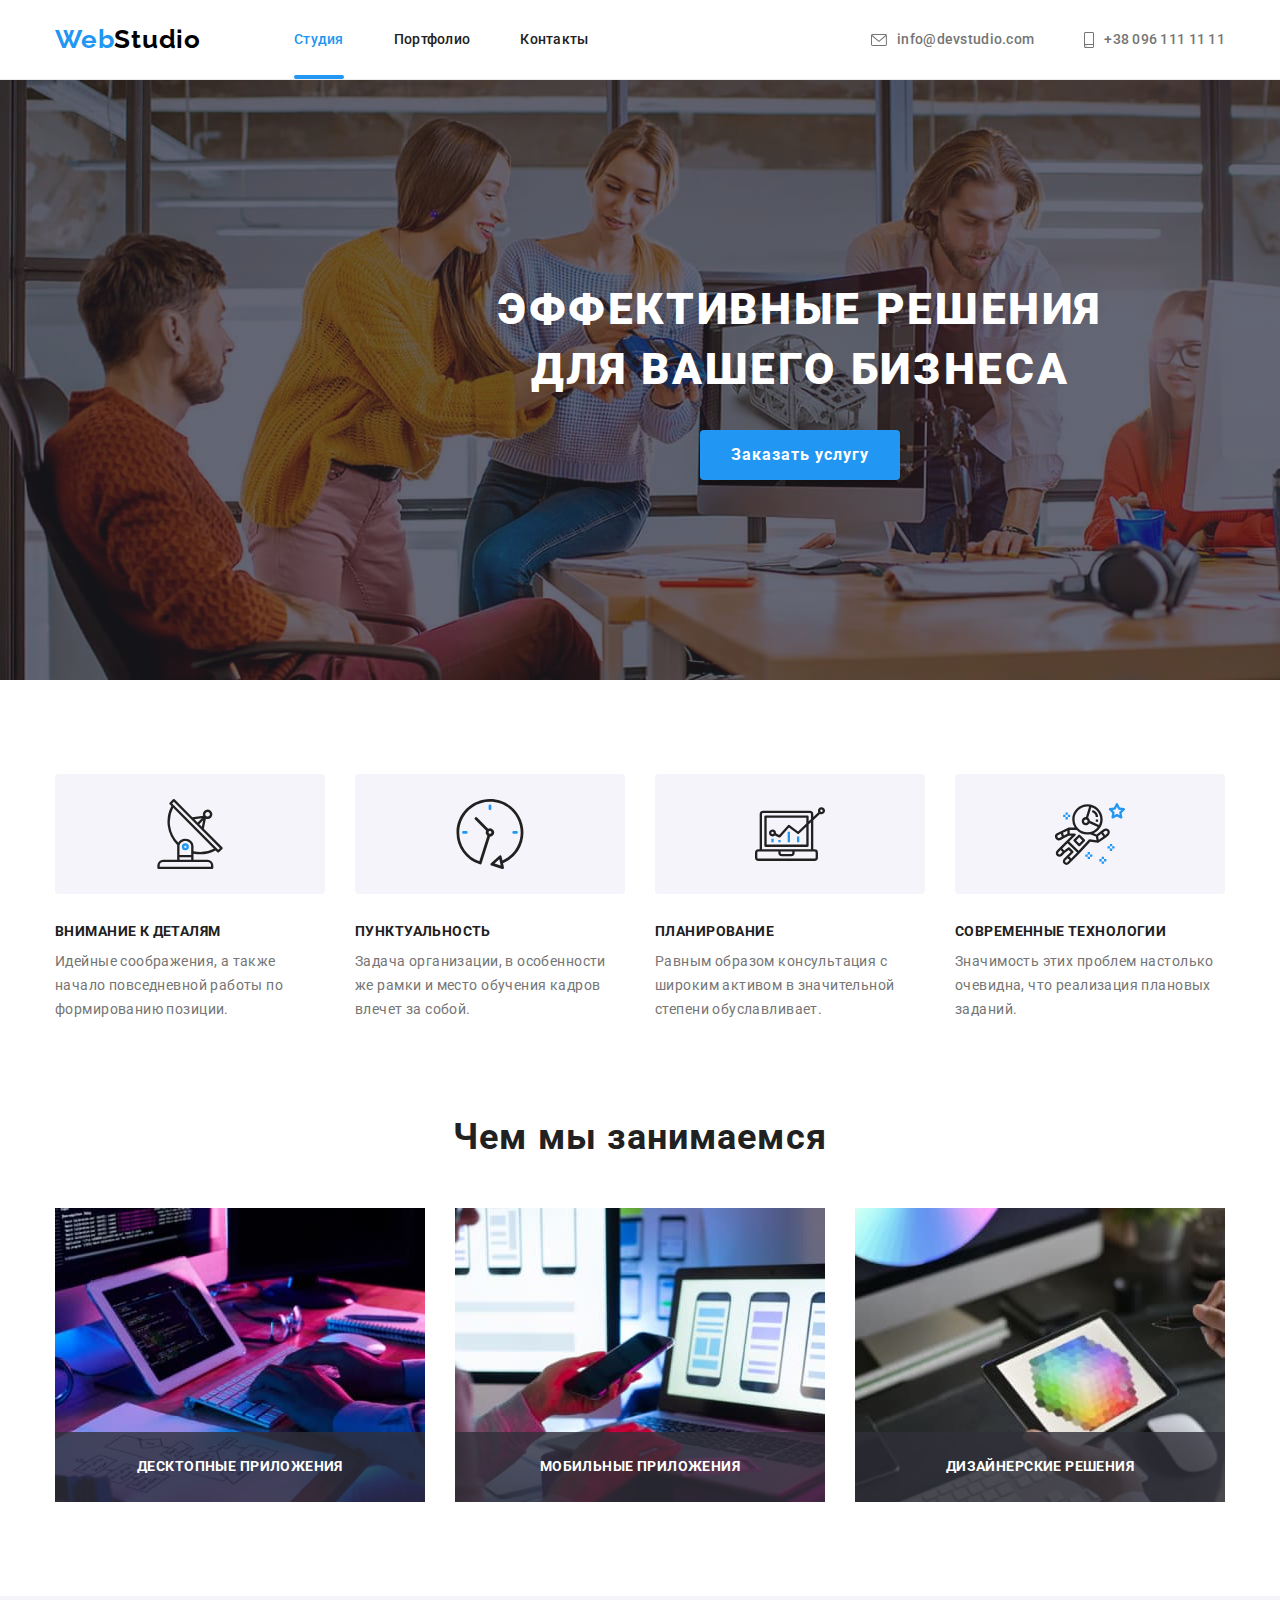
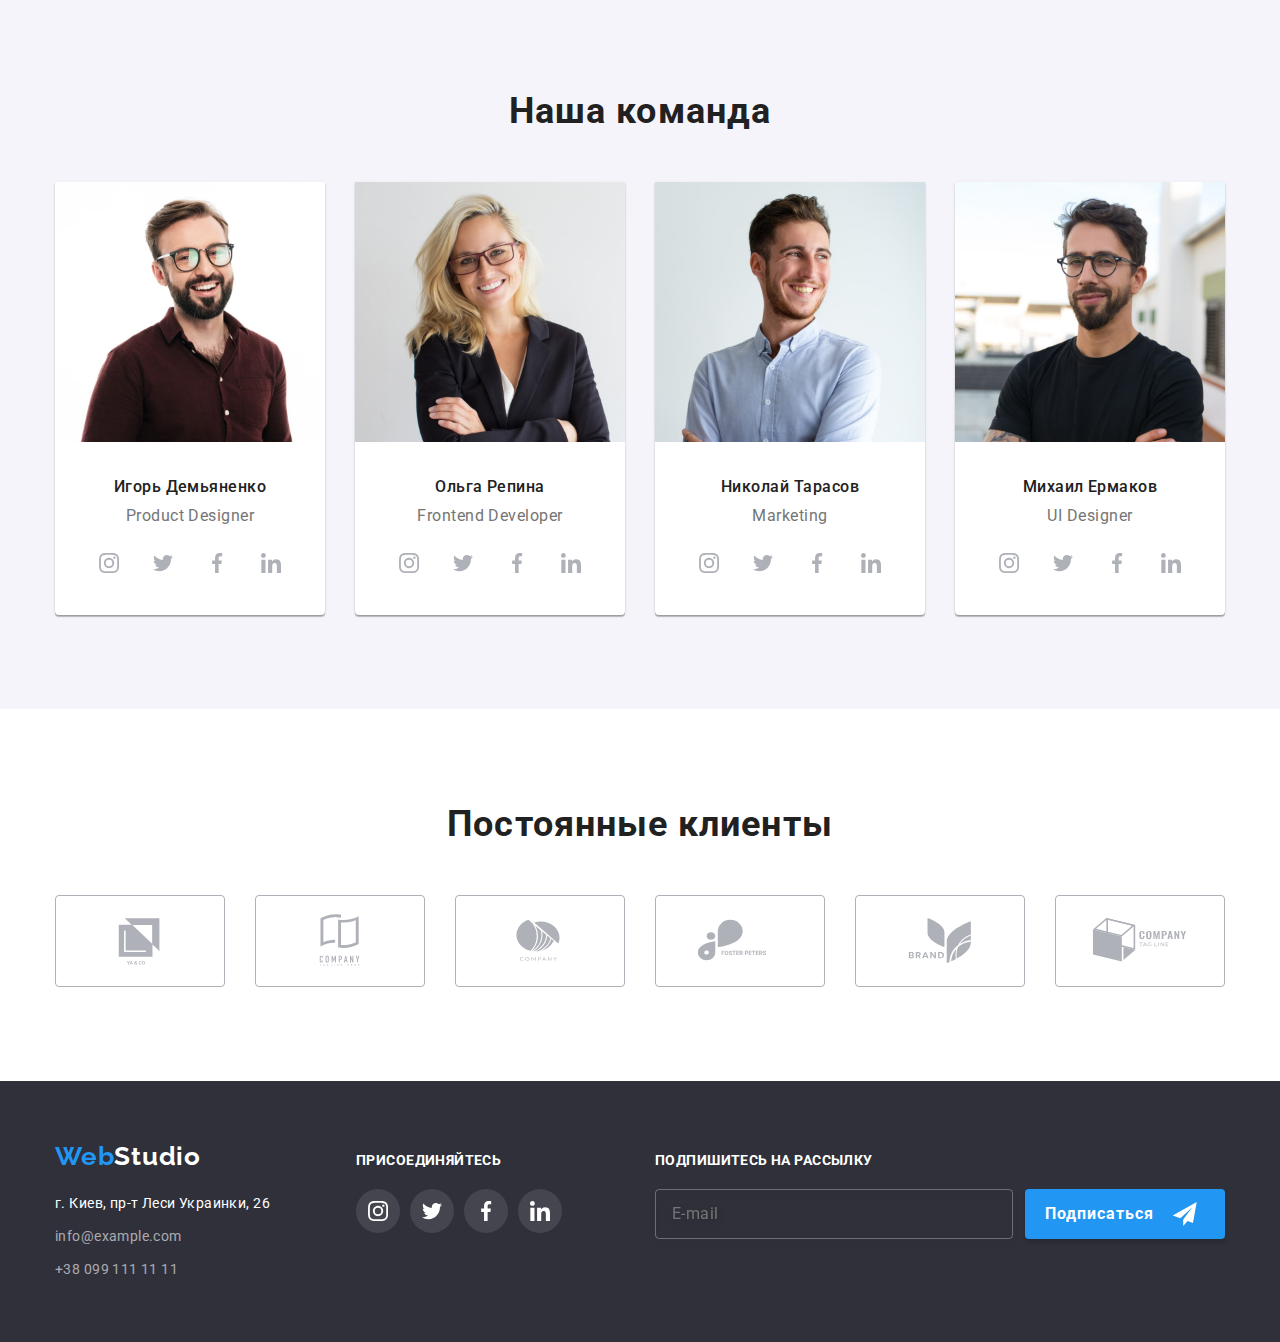
==== index.html @ 5aa4dfa6 "Initial commit" ====
<!DOCTYPE html>
<html lang="ru">
  <head>
    <meta charset="UTF-8" />
    <meta http-equiv="X-UA-Compatible" content="IE=edge" />
    <meta name="viewport" content="width=device-width, initial-scale=1.0" />
    <title>Document</title>
    <!--Шрифты-->
    <link rel="preconnect" href="https://fonts.googleapis.com" />
    <link rel="preconnect" href="https://fonts.gstatic.com" crossorigin />
    <link
      href="https://fonts.googleapis.com/css2?family=Raleway:wght@700&family=Roboto:wght@400;500;700;900&display=swap"
      rel="stylesheet"
    />
    <link
      rel="stylesheet"
      href="https://cdnjs.cloudflare.com/ajax/libs/modern-normalize/1.1.0/modern-normalize.min.css"
    />
    <link rel="stylesheet" href="./css/styles.css" />
  </head>
  <body>
    <!-- Header -->
    <header class="header">
      <nav class="container header-nav">
        <a class="link logo" href="./index.html" lang="en"
          ><span class="logo-part">Web</span>Studio
        </a>
        <ul class="list menu">
          <li class="menu-item">
            <a class="link menu-link current" href="./index.html">Студия</a>
          </li>
          <li class="menu-item">
            <a class="link menu-link" href="./portfolio.html">Портфолио</a>
          </li>
          <li class="menu-item">
            <a class="link menu-link" href="#">Контакты</a>
          </li>
        </ul>
        <ul class="list contacts">
          <li class="contacts-list " >
            <a
              class="link contacts-list-link mail"
              href="mailto:info@devstudio.com"
              title="Отправить письмо"
                          >
              <svg class="contacts-icon mail-icon" 
              width="16"
              height="12">
                <use href="./images/svg/icons.svg#envelope"></use>
              </svg>
              info@devstudio.com</a
            >
          </li>
          <li class="contacts-list">
            <a class="link contacts-list-link tel" 
            href="tel:0961111111"
            title="Набрать номер">
              <svg class="contacts-icon phone-icon"
              width="10"
              height="16">
                <use href="./images/svg/icons.svg#smartphone"></use>
              </svg>
              +38 096 111 11 11</a
            >
          </li>
        </ul>
      </nav>
    </header>
    <main>
      <!-- HERO -->
      <section class="hero">
        <div class="overlay">
          <div class="container">
            <h1 class="hero-title">Эффективные решения для вашего бизнеса</h1>
            <button class="modal-btn" type="button" data-modal-open>Заказать услугу</button>
          </div>
        </div>
      </section>
        <!-- Modal window -->
      <div class="backdrop is-hidden" data-modal>
        <div class="modal">
          <button class="modal-btn-closed" data-modal-close>
            <svg class="btn-closed-icon" width="18" height="18">
              <use href="./images/svg/icons.svg#close-black"></use>
            </svg>
          </button>

          <form class="form js-speaker-form" autocomplete="on">
            <b class="modal-action">Оставьте свои данные, мы вам перезвоним</b>

            <div class="form-box">
              <label class="form-label">
                <span class="form-label-span">Имя</span>
                <input class="form-input" type="text" name="user-name">
                <svg class="form-icon"
                width="18"
                height="18">
                <use href="./images/svg/icons.svg#name"></use>
                </svg>
               </label>

                <label class="form-label">
                  <span class="form-label-span">Телефон</span>
                  <input class="form-input" type="tel" name="user-name">
                  <svg class="form-icon"
                    width="18"
                    height="18">
                    <use href="./images/svg/icons.svg#phone"></use>
                  </svg>
                </label>

                <label class="form-label">
                  <span class="form-label-span">Почта</span>
                  <input class="form-input" type="email" name="user-name">
                  <svg class="form-icon"
                    width="18"
                    height="18">
                    <use href="./images/svg/icons.svg#email"></use>
                  </svg>
                </label>

                <label class="form-label">
                  <span class="form-label-span">Комментарий</span>
                  <textarea class="form-input" name="comment" rows="10" placeholder="Введите текст"></textarea>
                </label>
                </div>

                <div class="form-agreement">
                  <label class="label-checkbox">
                    <input class="input-checkbox visually-hidden" type="checkbox" name="topic" >
                    <span class="agreement-box">
                      <svg class="agreement-box-icon"
                        width="16"
                        height="15">
                        <use href="./images/svg/icons.svg#check"></use>
                      </svg>
                    </span>
                    <span class="form-agreement-text">
                      Соглашаюсь с рассылкой и принимаю
                    <a class="form-agreement-link" href="#">
                      Условия договора
                    </a>
                    </span>
                  </label>
                  
              
            </div>
            <button class="modal-btn modal-btm-submit" type="submit">Отправить</button>
          </form>
          
        </div>
        
      </div>
      <!--BENEFITS-->
      <section class="section benefits">
        <div class="container">
          <h2 class="benefits-title visually-hidden">Преимущества</h2>
          <ul class="list benefits-list">
            <li class="benefits-list-detail">
              <div class="benefits-box" >
                <svg class="benefits-icon" 
                width="70"
                height="70">
                  <use href="./images/svg/icons.svg#antenna"></use>
                </svg>
              </div>
              <h3 class="benefits-head subtitle">Внимание к деталям</h3>
              <p class="benefits-text">
                Идейные соображения, а также начало повседневной работы по
                формированию позиции.
              </p>
            </li>

            <li class="benefits-list-detail">
              <div class="benefits-box">
                <svg class="benefits-icon"
                width="70"
                height="70">
                  <use href="./images/svg/icons.svg#clock"></use>
                </svg>
              </div>
              <h3 class="benefits-head subtitle">Пунктуальность</h3>
              <p class="benefits-text">
                Задача организации, в особенности же рамки и место обучения
                кадров влечет за собой.
              </p>
            </li>
            <li class="benefits-list-detail">
              <div class="benefits-box">
                <svg class="benefits-icon"
                width="70"
                height="70">
                  <use href="./images/svg/icons.svg#diagram"></use>
                </svg>
              </div>
              <h3 class="benefits-head subtitle">Планирование</h3>
              <p class="benefits-text">
                Равным образом консультация с широким активом в значительной
                степени обуславливает.
              </p>
            </li>
            <li class="benefits-list-detail">
              <div class="benefits-box">
                <svg class="benefits-icon"
                width="70"
                height="70">
                  <use href="./images/svg/icons.svg#astronaut"></use>
                </svg>
              </div>
              <h3 class="benefits-head subtitle">Современные технологии</h3>
              <p class="benefits-text">
                Значимость этих проблем настолько очевидна, что реализация
                плановых заданий.
              </p>
            </li>
          </ul>
        </div>
      </section>
      <!--ABOUT-->
      <section class="section about">
        <div class="container centered">
          <h2 class="subject about-title subtitle">Чем мы занимаемся</h2>
          <ul class="about-gallery list">
            <li class="about-gallery-item">
              <img
                class="about-gallery-img"
                src="./images/gallery/img_1.jpg"
                alt="Создание кода для сайта"
                width="370"
                height="294"
              />
              <p class="about-gallery-text">
                ДЕСКТОПНЫЕ ПРИЛОЖЕНИЯ
              </p>
            </li>
            <li class="about-gallery-item">
              <img
                class="about-gallery-img"
                src="./images/gallery/img_2.jpg"
                alt="Адаптация под мобильное утройство"
                width="370"
                height="294"
              />
              <p class="about-gallery-text">
                МОБИЛЬНЫЕ ПРИЛОЖЕНИЯ
              </p>
            </li>
            <li class="about-gallery-item">
              <img
                class="about-gallery-img"
                src="./images/gallery/img_3.jpg"
                alt="Выбор цветовой гаммы"
                width="370"
                height="294"
              />
              <p class="about-gallery-text">
                ДИЗАЙНЕРСКИЕ РЕШЕНИЯ
              </p>
            </li>
          </ul>
        </div>
      </section>

      <!-- EMPLOYEES -->
      <section class="section employees centered">
        <div class="container centered">
          <h2 class="subject subtitle">Наша команда</h2>
          <ul class="list employees-list">
            <li class="employees-list-item">
              <img
                class="employees-list-img"
                src="./images/employeese/ihor.jpg"
                alt="Наш сотрудник"
                width="270"
                height="260"
              />
              <div class="employees-box">
                <h3 class="employees-list-name subtitle">Игорь Демьяненко</h3>
                <p class="employess-list-position" lang="en">
                  Product Designer
                </p>
                <ul class="list list-icon">
                  <li class="social-link-icon">
                    <a
                      class="link social-link"
                      href="https://www.instagram.com/"
                      target="_blank"
                      rel="noopener noreferrer"
                      title="Перейти на страничку Instagram"
                    >
                      <svg class="social-icon "
                      width="20"
                      height="20"
                      >
                        <use href="./images/svg/icons.svg#instagram"></use>
                      </svg>
                    </a>
                  </li>
                  <li class="social-link-icon">
                    <a
                      class="link social-link"
                      href="https://twitter.com/"
                      target="_blank"
                      rel="noopener noreferrer"
                      title="Перейти на страничку Twitter"
                    >
                      <svg class="social-icon "
                      width="20"
                      height="20">
                        <use href="./images/svg/icons.svg#twitter"></use>
                      </svg>
                    </a>
                  </li>
                  <li class="social-link-icon">
                    <a
                      class="link social-link"
                      href="https://www.facebook.com/"
                      target="_blank"
                      rel="noopener noreferrer"
                      title="Перейти на страничку Facebook"
                    >
                      <svg class="social-icon "
                      width="20"
                      height="20">
                        <use href="./images/svg/icons.svg#facebook"></use>
                      </svg>
                    </a>
                  </li>
                  <li class="social-link-icon">
                    <a
                      class="link social-link"
                      href="https://www.linkedin.com/"
                      target="_blank"
                      rel="noopener noreferrer"
                      title="Перейти на страничку Linkedin"
                    >
                      <svg class="social-icon "
                      width="20"
                      height="20">
                        <use href="./images/svg/icons.svg#linkedin"></use>
                      </svg>
                    </a>
                  </li>
                </ul>
              </div>
              
            </li>
            <li class="employees-list-item">
              <img
                class="employees-list-img"
                src="./images/employeese/olha.jpg"
                alt="Наш сотрудник"
                width="270"
                height="260"
              />
              <div class="employees-box">
                <h3 class="employees-list-name subtitle">Ольга Репина</h3>
                <p class="employess-list-position" lang="en">
                  Frontend Developer
                </p>
                <ul class="list list-icon">
                  <li class="social-link-icon">
                    <a
                      class="link social-link"
                      href="https://www.instagram.com/"
                      target="_blank"
                      rel="noopener noreferrer"
                      title="Перейти на страничку Instagram"
                    >
                      <svg class="social-icon "
                      width="20"
                      height="20"
                      >
                        <use href="./images/svg/icons.svg#instagram"></use>
                      </svg>
                    </a>
                  </li>
                  <li class="social-link-icon">
                    <a
                      class="link social-link"
                      href="https://twitter.com/"
                      target="_blank"
                      rel="noopener noreferrer"
                      title="Перейти на страничку Twitter"
                    >
                      <svg class="social-icon "
                      width="20"
                      height="20">
                        <use href="./images/svg/icons.svg#twitter"></use>
                      </svg>
                    </a>
                  </li>
                  <li class="social-link-icon">
                    <a
                      class="link social-link"
                      href="https://www.facebook.com/"
                      target="_blank"
                      rel="noopener noreferrer"
                      title="Перейти на страничку Facebook"
                    >
                      <svg class="social-icon "
                      width="20"
                      height="20">
                        <use href="./images/svg/icons.svg#facebook"></use>
                      </svg>
                    </a>
                  </li>
                  <li class="social-link-icon">
                    <a
                      class="link social-link"
                      href="https://www.linkedin.com/"
                      target="_blank"
                      rel="noopener noreferrer"
                      title="Перейти на страничку Linkedin"
                    >
                      <svg class="social-icon "
                      width="20"
                      height="20">
                        <use href="./images/svg/icons.svg#linkedin"></use>
                      </svg>
                    </a>
                  </li>
                </ul>
              </div>
            </li>
            <li class="employees-list-item">
              <img
                class="employees-list-img"
                src="./images/employeese/nikolay.jpg"
                alt="Наш сотрудник"
                width="270"
                height="260"
              />
              <div class="employees-box">
                <h3 class="employees-list-name subtitle">Николай Тарасов</h3>
                <p class="employess-list-position" lang="en">Marketing</p>
                <ul class="list list-icon">
                  <li class="social-link-icon">
                    <a
                      class="link social-link"
                      href="https://www.instagram.com/"
                      target="_blank"
                      rel="noopener noreferrer"
                      title="Перейти на страничку Instagram"
                    >
                      <svg class="social-icon "
                      width="20"
                      height="20"
                      >
                        <use href="./images/svg/icons.svg#instagram"></use>
                      </svg>
                    </a>
                  </li>
                  <li class="social-link-icon">
                    <a
                      class="link social-link"
                      href="https://twitter.com/"
                      target="_blank"
                      rel="noopener noreferrer"
                      title="Перейти на страничку Twitter"
                    >
                      <svg class="social-icon "
                      width="20"
                      height="20">
                        <use href="./images/svg/icons.svg#twitter"></use>
                      </svg>
                    </a>
                  </li>
                  <li class="social-link-icon">
                    <a
                      class="link social-link"
                      href="https://www.facebook.com/"
                      target="_blank"
                      rel="noopener noreferrer"
                      title="Перейти на страничку Facebook"
                    >
                      <svg class="social-icon "
                      width="20"
                      height="20">
                        <use href="./images/svg/icons.svg#facebook"></use>
                      </svg>
                    </a>
                  </li>
                  <li class="social-link-icon">
                    <a
                      class="link social-link"
                      href="https://www.linkedin.com/"
                      target="_blank"
                      rel="noopener noreferrer"
                      title="Перейти на страничку Linkedin"
                    >
                      <svg class="social-icon "
                      width="20"
                      height="20">
                        <use href="./images/svg/icons.svg#linkedin"></use>
                      </svg>
                    </a>
                  </li>
                </ul>
              </div>
            </li>
            <li class="employees-list-item">
              <img
                class="employees-list-img"
                src="./images/employeese/michail.jpg"
                alt="Наш сотрудник"
                width="270"
                height="260"
              />
              <div class="employees-box">
                <h3 class="employees-list-name subtitle">Михаил Ермаков</h3>
                <p class="employess-list-position" lang="en">UI Designer</p>
                <ul class="list list-icon">
                  <li class="social-link-icon">
                    <a
                      class="link social-link"
                      href="https://www.instagram.com/"
                      target="_blank"
                      rel="noopener noreferrer"
                      title="Перейти на страничку Instagram"
                    >
                      <svg class="social-icon "
                      width="20"
                      height="20"
                      >
                        <use href="./images/svg/icons.svg#instagram"></use>
                      </svg>
                    </a>
                  </li>
                  <li class="social-link-icon">
                    <a
                      class="link social-link"
                      href="https://twitter.com/"
                      target="_blank"
                      rel="noopener noreferrer"
                      title="Перейти на страничку Twitter"
                    >
                      <svg class="social-icon "
                      width="20"
                      height="20">
                        <use href="./images/svg/icons.svg#twitter"></use>
                      </svg>
                    </a>
                  </li>
                  <li class="social-link-icon">
                    <a
                      class="link social-link"
                      href="https://www.facebook.com/"
                      target="_blank"
                      rel="noopener noreferrer"
                      title="Перейти на страничку Facebook"
                    >
                      <svg class="social-icon "
                      width="20"
                      height="20">
                        <use href="./images/svg/icons.svg#facebook"></use>
                      </svg>
                    </a>
                  </li>
                  <li class="social-link-icon">
                    <a
                      class="link social-link"
                      href="https://www.linkedin.com/"
                      target="_blank"
                      rel="noopener noreferrer"
                      title="Перейти на страничку Linkedin"
                    >
                      <svg class="social-icon "
                      width="20"
                      height="20">
                        <use href="./images/svg/icons.svg#linkedin"></use>
                      </svg>
                    </a>
                  </li>
                </ul>
              </div>
            </li>
          </ul>
        </div>
      </section>
      <!-- CLIENTS -->
      <section class="section clients">
        <div class="container centered">
          <h2 class="clients-title subject subtitle">Постоянные клиенты</h2>
          <ul class="list clients-list">
            <li class="clients-box">
              <a class="lick clients-link" href="#"
              title="Перейти на страницу">
                <svg class="clients-icon">
                  <use href="./images/svg/icons.svg#ya-co"></use>
                </svg>
              </a>
            </li>
            <li class="clients-box">
              <a class="lick clients-link" href="#"
              title="Перейти на страницу">
                <svg class="clients-icon">
                  <use href="./images/svg/icons.svg#tagline-here"></use>
                </svg>
              </a>
            </li>
            <li class="clients-box">
              <a class="lick clients-link" href="#"
              title="Перейти на страницу">
                <svg class="clients-icon">
                  <use href="./images/svg/icons.svg#company"></use>
                </svg>
              </a>
            </li>
            <li class="clients-box">
              <a class="lick clients-link" href="#"
              title="Перейти на страницу">
                <svg class="clients-icon">
                  <use href="./images/svg/icons.svg#foster-peters"></use>
                </svg>
              </a>
            </li>
            <li class="clients-box">
              <a class="lick clients-link" href="#"
              title="Перейти на страницу">
                <svg class="clients-icon">
                  <use href="./images/svg/icons.svg#brand"></use>
                </svg>
              </a>
            </li>
            <li class="clients-box">
              <a class="lick clients-link" href="#"
              title="Перейти на страницу">
                <svg class="clients-icon">
                  <use href="./images/svg/icons.svg#company-cube"></use>
                </svg>
              </a>
            </li>
            
          </ul>
        </div>
      </section>
      


    </main>
    <!-- FOOTER -->

    <footer class="footer">
      <div class="container footer-flex">

          <div class="footer-box footer-contacts">
            <a class="link logo" href="./index.html" 
            title="Перейти на главную страницу"
            lang="en">
          <span class="logo-part">Web</span>Studio</a
        >
        <address class="address">
          <ul class="list">
            <li class="address-list">
              <a
                class="link contacts-list-link contacts-footer footer-address"
                href="https://goo.gl/maps/PbqtYwgtNbgsAqmw5"
                target="_blank"
                rel="noopener noreferrer"
                title="Посмотрерь расположение на карте"
              >
                г. Киев, пр-т Леси Украинки, 26</a
              >
            </li>
            <li class="address-list">
              <a
                class="link contacts-list-link contacts-footer footer-link"
                href="mailto:info@example.com"
                title="Отправить письмо"
              >
                info@example.com</a
              >
            </li>
            <li class="address-list">
              <a
                class="link contacts-list-link contacts-footer footer-link"
                href="tel:0991111111"
                title="Набрать номер"
                >+38 099 111 11 11
              </a>
            </li>
          </ul>
        </address>
          </div>
          <div class="footer-box footer-icon-box">
            <h3 class="benefits-head footer-title">ПРИСОЕДИНЯЙТЕСЬ</h3>
            <ul class="list list-icon">
                  <li class="social-link-icon">
                    <a
                      class="link social-link"
                      href="https://www.instagram.com/"
                      target="_blank"
                      rel="noopener noreferrer"
                      title="Перейти на страничку Instagram"
                    >
                      <svg class="social-icon "
                      width="20"
                      height="20"
                      >
                        <use href="./images/svg/icons.svg#instagram"></use>
                      </svg>
                    </a>
                  </li>
                  <li class="social-link-icon">
                    <a
                      class="link social-link"
                      href="https://twitter.com/"
                      target="_blank"
                      rel="noopener noreferrer"
                      title="Перейти на страничку Twitter"
                    >
                      <svg class="social-icon "
                      width="20"
                      height="20">
                        <use href="./images/svg/icons.svg#twitter"></use>
                      </svg>
                    </a>
                  </li>
                  <li class="social-link-icon">
                    <a
                      class="link social-link"
                      href="https://www.facebook.com/"
                      target="_blank"
                      rel="noopener noreferrer"
                      title="Перейти на страничку Facebook"
                    >
                      <svg class="social-icon "
                      width="20"
                      height="20">
                        <use href="./images/svg/icons.svg#facebook"></use>
                      </svg>
                    </a>
                  </li>
                  <li class="social-link-icon">
                    <a
                      class="link social-link"
                      href="https://www.linkedin.com/"
                      target="_blank"
                      rel="noopener noreferrer"
                      title="Перейти на страничку Linkedin"
                    >
                      <svg class="social-icon "
                      width="20"
                      height="20">
                        <use href="./images/svg/icons.svg#linkedin"></use>
                      </svg>
                    </a>
                  </li>
                </ul>
          </div>
          <div class="footer-box footer-action">
            <b class="benefits-head footer-title">Подпишитесь на рассылку</b>
            <form class="footer-box-action" autocomplete="on">
                <label class="footer-label-email" lang="en">
                  <input class="footer-input-email" type="email" name="mail" placeholder="E-mail"/>
                </label>
                
              <button class="modal-btn footer-bnt-action" type="submit">Подписаться
                <svg class="btn-telegram"
                width="24"
                height="24">
                  <use href="./images/svg/icons.svg#telegram"></use>
                </svg>
              </button>
            </form>
          </div>
   
        
      </div>
    </footer>
    <script src="./js/modal.js"></script>
  </body>
</html>
---- css/styles.css ----
/*#region --- root ----*/
:root {
  --main-font: "Roboto", sans-serif;
  --secondary-font: "Raleway", sans-serif;

  --main-text-color-theme-dark: #ffffff;
  --main-text-color-theme-light: #212121;
  --secondary-text-color-theme-light: #757575;
  --accent-color: #2196f3;
  --btn-background-color: #188ce8;
  --accent-background-color-dark: #2f303a;
  --accent-background-color-grey: #f5f4fa;
  --color-line-header: #ececec;
  --color-line-box: #eeeeee;
  --icon-color: #afb1b8;
  --background-icon-color-dark: #ffffff1a;
  --accent-second-color: #2196f3e6;
  --modal-background-color: #00000033;
  --modal-border-btn-color: #0000001a;
  --black: #000000;
  --background-dark-transparant: #2f303acc;
  --border-color-grey: #21212133;
  --color-text-grey: #ffffff99;

  --space-between-clients: 30px;
  --amount-of-clients: 6;
  --space-between-exemples: 30px;
  --ammount-of-exemples-on-line: 3;

  --timing-function: cubic-bezier(0.4, 0, 0.2, 1);
}
/*#endregion --- root ----*/

/*#region --- Global settings ----*/
body {
  font-family: var(--main-font);
  color: var(--secondary-text-color-theme-light);
}
.container {
  width: 1200px;
  padding-left: 15px;
  padding-right: 15px;
  margin-left: auto;
  margin-right: auto;
}
.section {
  padding-top: 94px;
  padding-bottom: 94px;
}
.centered {
  text-align: center;
}
.list {
  padding: 0;
  margin: 0;
  list-style: none;
}
.link {
  text-decoration: none;
  color: inherit;
}
.subtitle {
  color: var(--main-text-color-theme-light);
}

.visually-hidden {
  position: absolute;
  width: 1px;
  height: 1px;
  margin: -1px;
  border: 0;
  padding: 0;
  white-space: nowrap;
  clip-path: inset(100%);
  clip: rect(0 0 0 0);
  overflow: hidden;
}

/*#endregion --- /Global settings ----*/

/*#region --- HEADER ----*/
.logo {
  padding: 24px 0px;
  font-family: var(--secondary-font);
  font-weight: 700;
  font-size: 26px;
  line-height: 1.2;
  letter-spacing: 0.03em;

  color: #000000;
}

span.logo-part {
  color: var(--accent-color);
}

header .logo {
  margin-right: 93px;
}

.header {
  border-bottom: 1px solid var(--color-line-header);
}

.header-nav {
  display: flex;
  align-items: center;
}

.list.menu {
  display: flex;
}

.menu .menu-item + .menu-item {
  margin-left: 50px;
}

.menu-link {
  /* display: block; */
  padding-top: 32px;
  padding-bottom: 32px;

  color: var(--main-text-color-theme-light);

  font-weight: 500;
  font-size: 14px;
  line-height: 1.14;
  letter-spacing: 0.02em;

  transition: color 250ms var(--timing-function);
}

.menu-link.current {
  color: var(--accent-color);
  position: relative;
}

.menu-link.current::after {
  content: "";
  position: absolute;
  left: 0;
  bottom: 0;
  display: inline-block;
  width: 100%;
  height: 4px;
  border-radius: 2px;
  /* bottom: 1px; */

  background-color: var(--accent-color);
}

.list.contacts {
  display: flex;
  margin-left: auto;
}

li.contacts-list + .contacts-list {
  margin-left: 50px;
}

.contacts-list-link {
  display: inline-flex;
  align-items: center;
  font-weight: 500;
  font-size: 14px;
  line-height: 1.14;
  letter-spacing: 0.02em;
  width: inherit;
  height: inherit;

  color: var(--secondary-text-color-theme-light);

  transition: color 250ms var(--timing-function);
}
.header-nav .contacts-list-link {
  display: flex;
}
.header-nav .contacts-icon {
  margin-right: 10px;
  fill: currentColor;
}

.menu-link:hover,
.menu-link:focus,
.contacts-list-link:hover,
.contacts-list-link:focus {
  color: var(--accent-color);
}

/*#endregion --- /HEADER ----*/

/*#region --- HERO ----*/
.hero {
  background: #c4c4c4;
  width: 1600px;
  height: 600px;
  margin-left: auto;
  margin-right: auto;
}

.overlay {
  max-width: 1600px;
  height: 600px;
  background-image: linear-gradient(
      to right,
      rgba(47, 48, 58, 0.4),
      rgba(47, 48, 58, 0.4)
    ),
    url(../images/header/header_main_picture.jpg);
  background-size: cover;
  background-position: center;
  background-color: var(--accent-background-color-dark);

  margin-left: auto;
  margin-right: auto;
  padding-top: 200px;
  padding-bottom: 200px;
  text-align: center;
}

.hero-title {
  margin-left: auto;
  margin-right: auto;
  max-width: 696px;
  margin-top: 0;
  margin-bottom: 30px;

  font-weight: 900;
  font-size: 44px;
  line-height: 1.36;
  letter-spacing: 0.06em;
  text-transform: uppercase;
  text-align: center;
  color: var(--main-text-color-theme-dark);
}

.modal-btn {
  width: 200px;
  height: 50px;
  margin-left: auto;
  margin-right: auto;
  border-radius: 4px;
  padding: 10px 20px;
  border: none;

  display: flex;
  align-items: center;
  justify-content: center;

  font-weight: 700;
  font-size: 16px;
  line-height: 1.88;

  text-align: center;
  letter-spacing: 0.06em;
  color: var(--main-text-color-theme-dark);
  background: var(--accent-color);
  box-shadow: 0px 4px 4px rgba(0, 0, 0, 0.15);
  cursor: pointer;
  transition: background-color 250ms var(--timing-function);

  /* align-items: center; */
}

.modal-btn:hover,
.modal-btn:focus {
  background-color: var(--btn-background-color);
}

/*#endregion --- /HERO ----*/

/*#region --- MODAL WINDOW  ----*/
.backdrop {
  position: fixed;
  top: 0;
  left: 0;
  z-index: 10;
  width: 100%;
  height: 100%;
  /* opacity: 1;
  visibility: visible; */
  background-color: var(--modal-background-color);
  transition: opacity 250ms var(--timing-function),
    visibility 250ms var(--timing-function);
}

.backdrop.is-hidden {
  opacity: 0;
  pointer-events: none;
  visibility: hidden;
}

.modal {
  position: absolute;
  top: 50%;
  left: 50%;
  transform: translate(-50%, -50%) scale(1);

  width: 528px;
  border-radius: 4px;
  padding: 40px;

  background-color: var(--main-text-color-theme-dark);

  transition: transform 250ms var(--timing-function);
}
.backdrop.is-hidden .modal {
  transform: translate(-50%, -50%) scale(0.8);
}

.modal-btn-closed {
  position: absolute;
  top: 8px;
  right: 8px;
  display: flex;
  align-items: center;

  display: flex;
  align-items: center;
  justify-content: center;
  width: 30px;
  height: 30px;
  border-radius: 50%;
  padding: 0;

  background-color: inherit;
  border: 1px solid var(--modal-border-btn-color);
  color: var(--black);
  cursor: pointer;

  transition: color 250ms var(--timing-function);
}

.btn-closed-icon {
  fill: currentColor;
}

.modal-btn-closed:hover,
.modal-btn-closed:focus {
  color: var(--accent-color);
}

.modal-action {
  display: block;
  margin-bottom: 12px;
  font-weight: 700;
  font-size: 20px;
  line-height: 1.15;
  text-align: center;
  letter-spacing: 0.03em;

  color: var(--main-text-color-theme-light);
}
.form-box {
  display: flex;
  flex-direction: column;
}

.form-label {
  position: relative;
  display: flex;
  flex-direction: column;
  /* margin-bottom: 20px; */
  color: var(--main-text-color-theme-light);
}

.form-label:not(:last-child) {
  margin-bottom: 10px;
}

.form-label-span {
  font-weight: 400;
  font-size: 12px;
  line-height: 1.17;
  letter-spacing: 0.01em;

  color: var(--secondary-text-color-theme-light);
}

.form-input {
  display: block;
  width: 100%;
  height: 40px;
  margin-top: 4px;
  padding-left: 42px;
  border-radius: 4px;
  border: 1px solid var(--border-color-grey);
  outline: transparent;

  transition: border-color 250ms var(--timing-function);
}

.form-icon {
  position: absolute;
  left: 12px;
  bottom: 11px;
  fill: currentColor;

  transition: fill 250ms var(--timing-function);
}

.form-input:focus,
.form-input:hover {
  border-color: var(--accent-color);
  cursor: pointer;
}

.form-label:focus-within > .form-icon {
  fill: var(--accent-color);
}

textarea.form-input {
  width: 448px;
  height: 120px;
  padding: 12px 16px;
  resize: none;
}

.label-checkbox {
  display: flex;
  align-items: center;
  justify-content: space-evenly;
  margin-top: 20px;
  margin-bottom: 30px;
}

.input-checkbox:checked + .agreement-box {
  background-color: var(--accent-color);
  border: 2px solid var(--accent-color);
}

.input-checkbox:hover + .agreement-box,
.input-checkbox:focus + .agreement-box {
  border: 2px solid var(--accent-color);
}

.agreement-box {
  display: inline-block;
  width: 16px;
  height: 15px;
  color: var(--main-text-color-theme-dark);
  border: 2px solid var(--main-text-color-theme-light);
  display: flex;
  align-items: center;
  justify-content: center;
  border-radius: 3px;
  cursor: pointer;

  transition: border-color 250ms var(--timing-function),
    background-color 250ms var(--timing-function);
}

.agreement-box-icon {
  fill: currentColor;
}

.form-agreement-text {
  margin: 0;
  font-weight: 400;
  font-size: 14px;
  line-height: 1.71;
  letter-spacing: 0.03em;

  color: var(--secondary-text-color-theme-light);
}

.form-agreement-link {
  text-decoration-line: underline;
  color: var(--accent-color);
}

.modal-btm-submit {
  margin-left: auto;
  margin-right: auto;
}
/*#endregion --- /MODAL WINDOW  ----*/

/*#region --- BENEFITS  ----*/
.benefits-list {
  display: flex;
  justify-content: space-between;
}

.benefits-list-detail {
  width: calc((100% - 90px) / 4);
}

.benefits-list-detail:not(:last-child) {
  margin-right: 30px;
}
.benefits-box {
  display: flex;
  height: 120px;
  margin-bottom: 30px;
  border-radius: 4px;
  align-items: center;
  justify-content: center;
  background-color: var(--accent-background-color-grey);
}

.benefits-head {
  margin-top: 0;
  margin-bottom: 10px;

  font-weight: 700;
  font-size: 14px;
  line-height: 1.14;
  letter-spacing: 0.03em;
  text-transform: uppercase;
}

.benefits-text {
  margin-top: 0;
  margin-bottom: 0;

  font-size: 14px;
  line-height: 1.71;
  letter-spacing: 0.03em;
}
/*#endregion --- /BENEFITS  ----*/

/*#region --- ABOUT ----*/
.section.about {
  padding-top: 0;
}

.subject {
  margin-top: 0;
  margin-bottom: 50px;

  font-weight: 700;
  font-size: 36px;
  line-height: 1.17;
  letter-spacing: 0.03em;
}

.about-gallery {
  display: flex;
}

.about-gallery-item {
  position: relative;
  width: calc((100% - 60px) / 3);
}

.about-gallery-item:not(:last-child) {
  margin-right: 30px;
}

.about-gallery-img {
  display: block;
}

.about-gallery-text {
  position: absolute;
  bottom: 0;
  left: 0;
  width: 100%;

  display: block;
  padding: 27px 40px;
  margin: 0;
  background-color: var(--background-dark-transparant);

  font-weight: 700;
  font-size: 14px;
  line-height: 1.14;
  text-align: center;
  letter-spacing: 0.03em;
  text-transform: uppercase;

  color: var(--main-text-color-theme-dark);
}
/*#endregion --- /ABOUT  ----*/

/*#region --- EMPLOYEES ----*/
.employees {
  background-color: var(--accent-background-color-grey);
}

.employees-list {
  display: flex;
}

.employees-list-item {
  width: calc((100% - 90px) / 4);
  padding-bottom: 30px;
  background-color: var(--main-text-color-theme-dark);
  box-shadow: 0px 1px 3px rgba(0, 0, 0, 0.12), 0px 1px 1px rgba(0, 0, 0, 0.14),
    0px 2px 1px rgba(0, 0, 0, 0.2);
  border-radius: 0px 0px 4px 4px;
}

.employees-list-item:not(:last-child) {
  margin-right: 30px;
}

.employees-list-img {
  margin-bottom: 30px;
}

.employees-list-name {
  margin-top: 0;
  margin-bottom: 10px;

  font-weight: 500;
  font-size: 16px;
  line-height: 1.19;
  letter-spacing: 0.03em;
}

.employess-list-position {
  margin-top: 0;
  margin-bottom: 16px;

  font-size: 16px;
  line-height: 1.19;
  letter-spacing: 0.03em;
}
.list-icon {
  display: flex;
  width: 206px;
  height: 44px;
  margin-left: auto;
  margin-right: auto;
  color: var(--icon-color);
  justify-content: space-between;
}

.social-link-icon {
  width: 44px;
  height: 44px;
}

.social-link {
  display: flex;
  width: 100%;
  height: 100%;
  border-radius: 50%;
  align-items: center;
  transition: color 250ms var(--timing-function),
    background-color 250ms var(--timing-function);
}

.social-icon {
  fill: currentColor;
  margin-left: auto;
  margin-right: auto;
}

.social-link:hover,
.social-link:focus {
  color: var(--main-text-color-theme-dark);
  background-color: var(--accent-color);
}

/*#endregion --- /EMPLOYEES  ----*/

/*#region --- CLIENTS  ----*/
.clients-list {
  display: flex;
}

.clients-box {
  flex-basis: calc(
    (100% - ((var(--amount-of-clients) - 1) * var(--space-between-clients))) /
      var(--amount-of-clients)
  );
}
.clients-box:not(:last-child) {
  margin-right: var(--space-between-clients);
}
.clients-link {
  display: flex;
  /* width: 170px; */
  /* flex-basis: calc((100% - 150px) / 6); */
  height: 92px;
  border: 1px solid var(--icon-color);
  border-radius: 4px;
  align-items: center;
  color: var(--icon-color);

  transition: color 250ms var(--timing-function),
    border-color 250ms var(--timing-function);
}
.clients-icon {
  width: 106px;
  height: 60px;
  margin-left: auto;
  margin-right: auto;
  fill: currentColor;
}
.clients-link:hover,
.clients-link:focus {
  color: var(--accent-color);
  border-color: var(--accent-color);
}
/*#endregion --- /CLIENTS  ----*/

/*#region --- FOOTER ----*/
.footer {
  padding-top: 60px;
  padding-bottom: 60px;
  background-color: var(--accent-background-color-dark);
}
.footer-flex {
  display: flex;
  align-items: baseline;
  /* justify-content: space-between; */
}
.footer-box:first-child {
  width: 231px;
  margin-right: 70px;
}
.footer-box:nth-child(2) {
  margin-right: 93px;
}
footer .logo {
  margin-bottom: 20px;
}

.address {
  font-style: inherit;
}

.contacts-footer {
  font-weight: 400;
  font-size: 14px;
  line-height: 1.71;
  letter-spacing: 0.03em;
}

footer .logo,
.footer-address,
.footer-address:hover,
.footer-address:focus {
  color: var(--main-text-color-theme-dark);
}

.address {
  margin-top: 20px;
}

.footer-address {
  cursor: pointer;
}

.address-list:not(:first-child) {
  margin-top: 9px;
}

.footer-link {
  color: rgba(255, 255, 255, 0.6);
}
.footer-title {
  margin-bottom: 20px;
  color: var(--main-text-color-theme-dark);
  display: block;
}
.footer-box > .list-icon {
  color: var(--main-text-color-theme-dark);
}
footer .social-link {
  background-color: var(--background-icon-color-dark);
}

.footer-action {
  flex-grow: 1;
}

.footer-box-action {
  display: flex;
  justify-content: space-between;
}

.footer-label-email {
  display: inline-block;
  flex-grow: 1;
}

.footer-input-email {
  width: 100%;
  height: 50px;
  padding-top: 15px;
  padding-bottom: 15px;
  padding-left: 16px;
  border: 1px solid rgba(255, 255, 255, 0.3);
  filter: drop-shadow(0px 4px 4px rgba(0, 0, 0, 0.15));
  border-radius: 4px;
  background-color: inherit;
  outline: transparent;
  font-weight: 400;
  font-size: 16px;
  line-height: 20px;
  letter-spacing: 0.03em;

  color: var(--color-text-grey);

  transition: border-color 250ms var(--timing-function);
}
.footer-input-email:hover,
.footer-input-email:focus {
  border-color: var(--main-text-color-theme-dark);
}
.footer-bnt-action {
  margin-left: 12px;
}

.btn-telegram {
  width: 200px;
  margin-left: 10px;
  fill: currentColor;
}
/*#endregion --- /FOOTER  ----*/

/* +++++++++++++++++++++++++++
PAGE 2. PAGE 2. ---------------PORTFOLIO----------------- PAGE 2. PAGE 2
++++++++++++++++++++++++++++++*/

/*#region ---  BUTTONS ----*/
.button-list {
  display: flex;
  justify-content: center;
  margin-bottom: 50px;
}

.button-item + .button-item {
  margin-left: 8px;
}

.button-pic {
  min-width: 73px;
  height: 38px;
  border-radius: 4px;
  border: none;
  padding: 6px 22px;

  color: var(--main-text-color-theme-light);
  background-color: var(--accent-background-color-grey);

  font-weight: 500;
  font-size: 16px;
  line-height: 1.63;
  text-align: center;
  letter-spacing: 0.03em;

  cursor: pointer;

  transition: color 250ms var(--timing-function),
    background-color 250ms var(--timing-function),
    box-shadow 250ms var(--timing-function);
}

.button-pic:hover,
.button-pic:focus,
.button-pic.current {
  background-color: var(--accent-color);
  color: var(--main-text-color-theme-dark);
  box-shadow: 0px 3px 1px rgba(0, 0, 0, 0.1), 0px 1px 2px rgba(0, 0, 0, 0.08),
    0px 2px 2px rgba(0, 0, 0, 0.12);
}
/*#endregion --- /BUTTONS  ----*/

/*#region ---  examples ----*/
.examples-list {
  display: flex;
  flex-wrap: wrap;
}

.examples-list-item {
  flex-basis: calc(
    (
        100% -
          (
            (var(--ammount-of-exemples-on-line) - 1) *
              var(--space-between-exemples)
          )
      ) / var(--ammount-of-exemples-on-line)
  );
  position: relative;
}

.examples-list-item:not(:nth-child(3n)) {
  margin-right: var(--space-between-exemples);
}

.examples-list-item:not(:nth-last-child(-n + 3)) {
  margin-bottom: var(--space-between-exemples);
}

.examples-link {
  display: block;
  transition: box-shadow 250ms var(--timing-function);
}

.examples-link:hover,
.examples-link:focus {
  box-shadow: 0px 1px 1px rgba(0, 0, 0, 0.12), 0px 4px 4px rgba(0, 0, 0, 0.06),
    1px 4px 6px rgba(0, 0, 0, 0.16);
}

.examples-list-img,
.examples-list-position {
  margin-top: 0;
  margin-bottom: 0;
}

.examples-list-img {
  display: block;
}

.examples-two-layer {
  position: relative;
  overflow: hidden;
}

.exemples-second-layer-text {
  content: "";
  position: absolute;
  top: 0;
  left: 0;
  width: 100%;
  height: 100%;

  display: flex;
  align-items: center;
  background-color: var(--accent-second-color);
  opacity: 0;
  margin: 0;
  padding-left: 24px;
  padding-right: 24px;

  font-weight: 400;
  font-size: 18px;
  line-height: 1.55;
  letter-spacing: 0.03em;
  color: var(--main-text-color-theme-dark);

  transform: translateY(100%);
  transition: transform 250ms var(--timing-function),
    opacity 250ms var(--timing-function);
}

.examples-link:hover .exemples-second-layer-text,
.examples-link:focus .exemples-second-layer-text {
  opacity: 1;
  transform: translateY(0);
}

.examples-box {
  padding-top: 20px;
  padding-bottom: 20px;
  padding-left: 24px;
  border-left: 1px solid var(--color-line-box);
  border-bottom: 1px solid var(--color-line-box);
  border-right: 1px solid var(--color-line-box);
}

.examples-list-name {
  font-weight: 700;
  font-size: 18px;
  line-height: 2;
  letter-spacing: 0.06em;
  margin-top: 0;
  margin-bottom: 4px;
}

.examples-list-position {
  font-size: 16px;
  line-height: 1.88;
  letter-spacing: 0.03em;
}
/*#endregion --- /examples  ----*/

/* ^ ^ ^ ^ ^ ^ ^ ^ ^ ^ ^ ^ ^ ^ ^ ^ ^ ^ ^ ^ ^ ^ ^ ^ ^ ^ ^ ^ ^ ^ ^ ^ */

/*#region ---   ----*/

/*#endregion --- /  ----*/
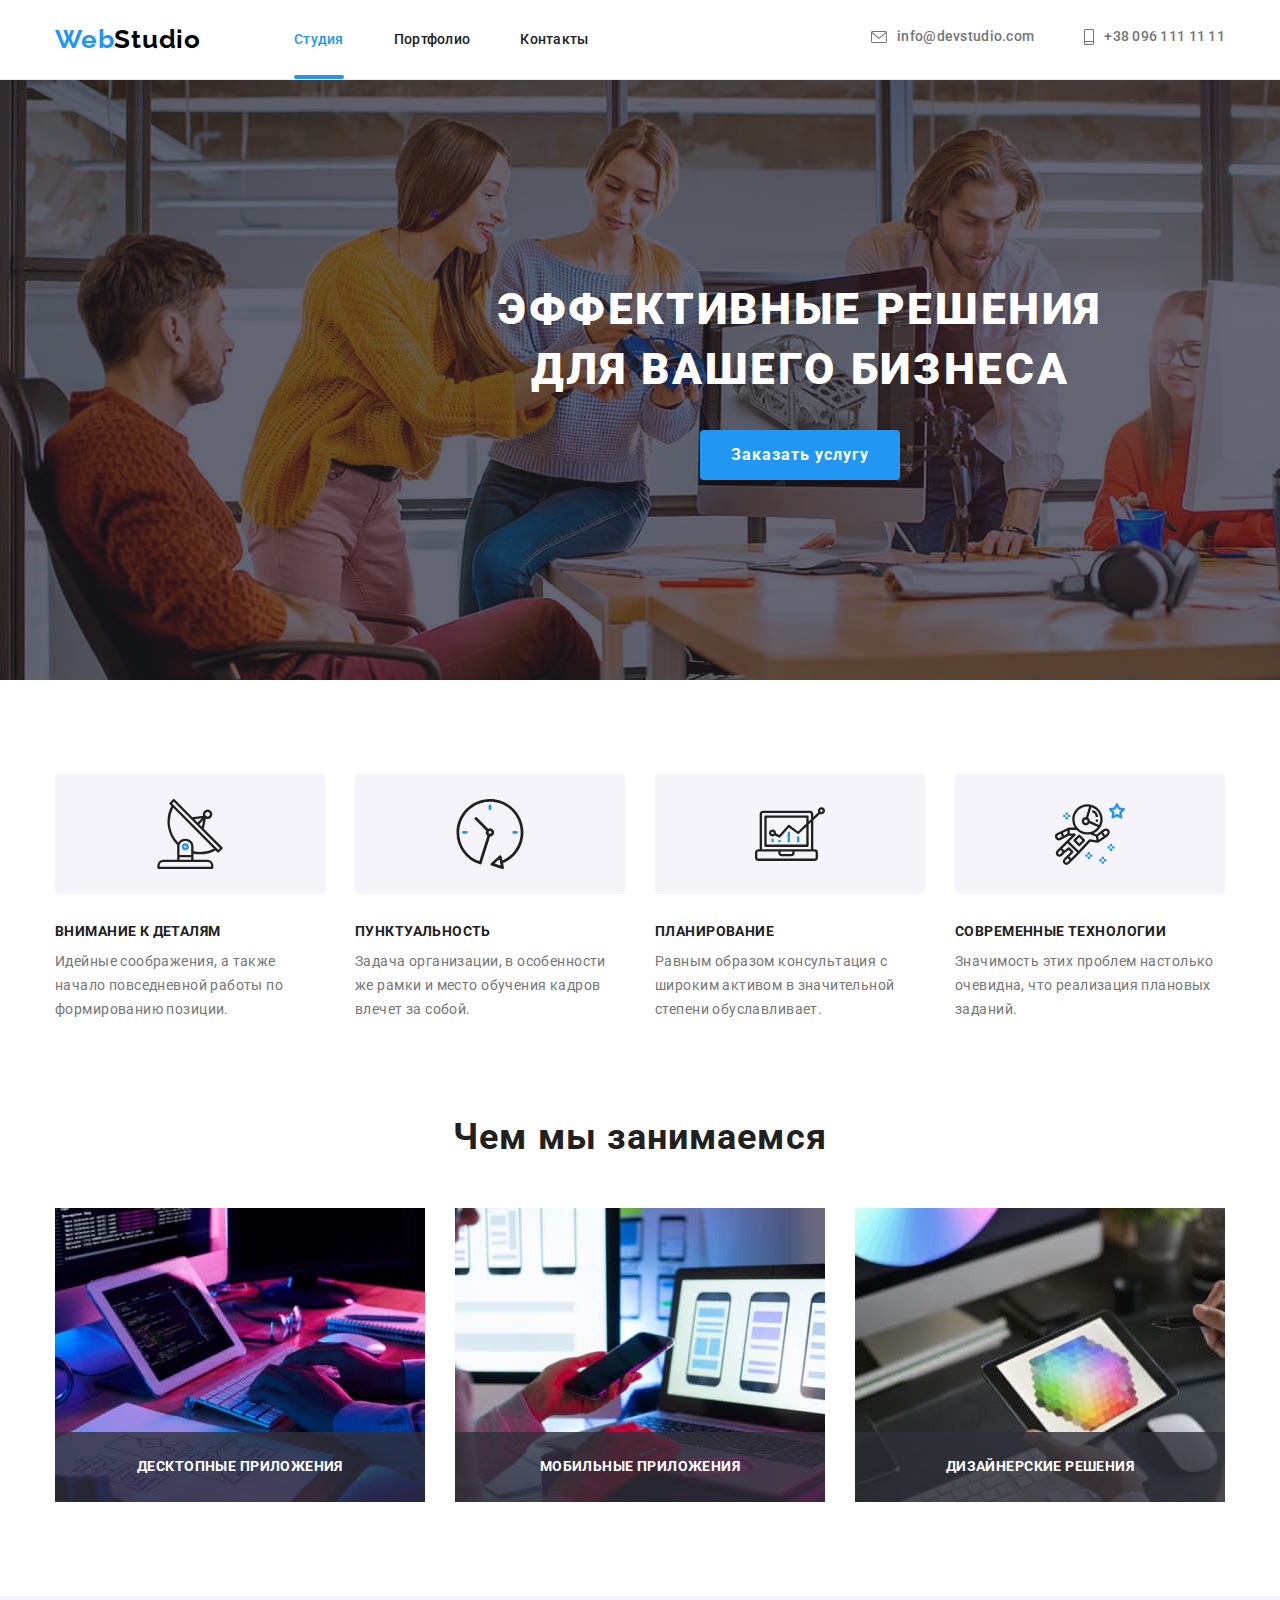
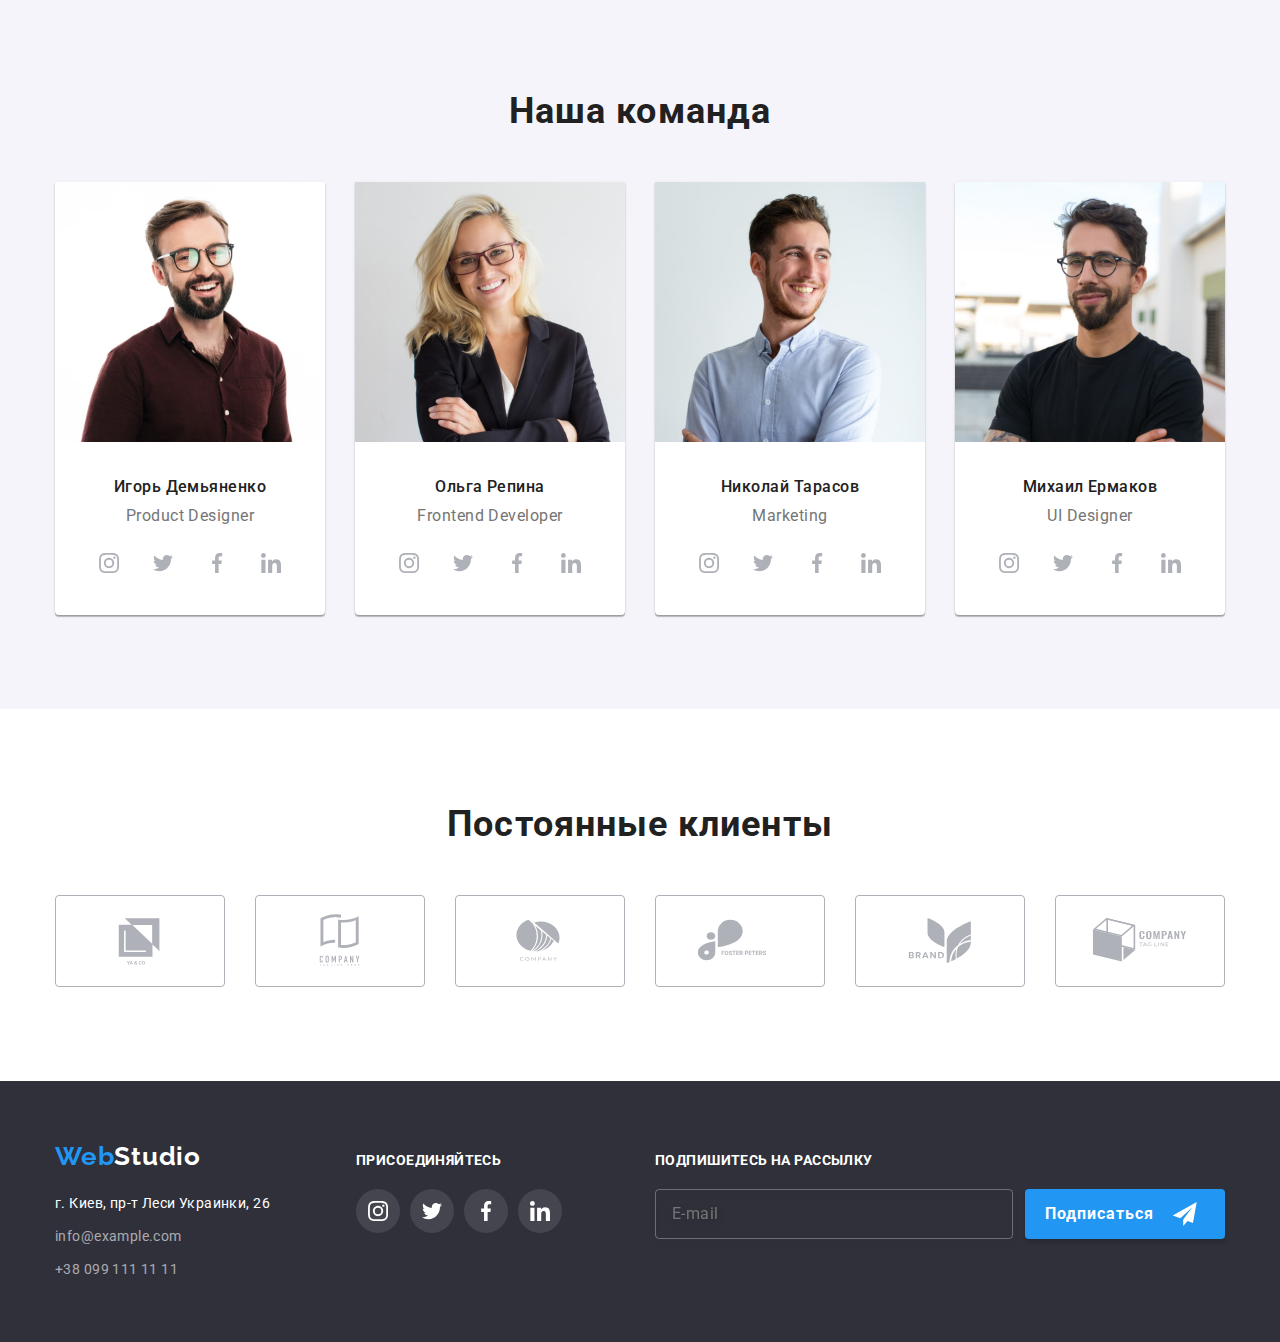
==== commit d91e2592: "BEM and SCSS" ====
--- a/index.html
+++ b/index.html
@@ -16,48 +16,58 @@
       rel="stylesheet"
       href="https://cdnjs.cloudflare.com/ajax/libs/modern-normalize/1.1.0/modern-normalize.min.css"
     />
-    <link rel="stylesheet" href="./css/styles.css" />
+    <link rel="stylesheet" href="./css/main.min.css" />
   </head>
   <body>
     <!-- Header -->
     <header class="header">
-      <nav class="container header-nav">
-        <a class="link logo" href="./index.html" lang="en"
-          ><span class="logo-part">Web</span>Studio
+      <nav class="container nav">
+        <a class="link logo nav__logo--position" href="./index.html" lang="en"
+          ><span class="logo--blue">Web</span>Studio
         </a>
+
         <ul class="list menu">
-          <li class="menu-item">
-            <a class="link menu-link current" href="./index.html">Студия</a>
+          <li class="menu__item">
+            <a class="link menu__link menu__link--current" href="./index.html"
+              >Студия</a
+            >
           </li>
-          <li class="menu-item">
-            <a class="link menu-link" href="./portfolio.html">Портфолио</a>
+          <li class="menu__item">
+            <a class="link menu__link" href="./portfolio.html">Портфолио</a>
           </li>
-          <li class="menu-item">
-            <a class="link menu-link" href="#">Контакты</a>
+          <li class="menu__item">
+            <a class="link menu__link" href="#">Контакты</a>
           </li>
         </ul>
-        <ul class="list contacts">
-          <li class="contacts-list " >
+
+        <ul class="list contacts contacts--position">
+          <li class="contacts__item--position">
             <a
-              class="link contacts-list-link mail"
+              class="link contacts__link contacts__link--position"
               href="mailto:info@devstudio.com"
               title="Отправить письмо"
-                          >
-              <svg class="contacts-icon mail-icon" 
-              width="16"
-              height="12">
+            >
+              <svg
+                class="contacts__icon contacts__icon--position"
+                width="16"
+                height="12"
+              >
                 <use href="./images/svg/icons.svg#envelope"></use>
               </svg>
               info@devstudio.com</a
             >
           </li>
-          <li class="contacts-list">
-            <a class="link contacts-list-link tel" 
-            href="tel:0961111111"
-            title="Набрать номер">
-              <svg class="contacts-icon phone-icon"
-              width="10"
-              height="16">
+          <li class="contacts__item--position">
+            <a
+              class="link contacts__link contacts__link--position"
+              href="tel:0961111111"
+              title="Набрать номер"
+            >
+              <svg
+                class="contacts__icon contacts__icon--position"
+                width="10"
+                height="16"
+              >
                 <use href="./images/svg/icons.svg#smartphone"></use>
               </svg>
               +38 096 111 11 11</a
@@ -68,147 +78,166 @@
     </header>
     <main>
       <!-- HERO -->
-      <section class="hero">
-        <div class="overlay">
+      <section class="hero hero--position">
+        <div class="overlay overlay--position">
           <div class="container">
-            <h1 class="hero-title">Эффективные решения для вашего бизнеса</h1>
-            <button class="modal-btn" type="button" data-modal-open>Заказать услугу</button>
+            <h1 class="hero__title hero__title--position">
+              Эффективные решения для вашего бизнеса
+            </h1>
+            <button
+              class="btn hero__btn--position"
+              type="button"
+              data-modal-open
+            >
+              Заказать услугу
+            </button>
           </div>
         </div>
       </section>
-        <!-- Modal window -->
+      <!-- Modal window -->
       <div class="backdrop is-hidden" data-modal>
         <div class="modal">
-          <button class="modal-btn-closed" data-modal-close>
-            <svg class="btn-closed-icon" width="18" height="18">
+          <button class="modal-btn" data-modal-close>
+            <svg class="modal-btn__icon" width="18" height="18">
               <use href="./images/svg/icons.svg#close-black"></use>
             </svg>
           </button>
 
-          <form class="form js-speaker-form" autocomplete="on">
-            <b class="modal-action">Оставьте свои данные, мы вам перезвоним</b>
-
-            <div class="form-box">
-              <label class="form-label">
-                <span class="form-label-span">Имя</span>
-                <input class="form-input" type="text" name="user-name">
-                <svg class="form-icon"
-                width="18"
-                height="18">
-                <use href="./images/svg/icons.svg#name"></use>
-                </svg>
-               </label>
-
-                <label class="form-label">
-                  <span class="form-label-span">Телефон</span>
-                  <input class="form-input" type="tel" name="user-name">
-                  <svg class="form-icon"
-                    width="18"
-                    height="18">
-                    <use href="./images/svg/icons.svg#phone"></use>
+          <form class="form" autocomplete="on">
+            <strong class="modal-action"
+              >Оставьте свои данные, мы вам перезвоним</strong
+            >
+
+            <div class="form__box">
+              <label class="form__label form__label--position">
+                <span class="form__span">Имя</span>
+                <input
+                  class="form__input form__input--position"
+                  type="text"
+                  name="user-name"
+                />
+                <svg class="form__icon" width="18" height="18">
+                  <use href="./images/svg/icons.svg#name"></use>
+                </svg>
+              </label>
+
+              <label class="form__label form__label--position">
+                <span class="form__span">Телефон</span>
+                <input
+                  class="form__input form__input--position"
+                  type="tel"
+                  name="user-name"
+                />
+                <svg class="form__icon" width="18" height="18">
+                  <use href="./images/svg/icons.svg#phone"></use>
+                </svg>
+              </label>
+
+              <label class="form__label form__label--position">
+                <span class="form__span">Почта</span>
+                <input
+                  class="form__input form__input--position"
+                  type="email"
+                  name="user-name"
+                />
+                <svg class="form__icon" width="18" height="18">
+                  <use href="./images/svg/icons.svg#email"></use>
+                </svg>
+              </label>
+
+              <label class="form__label">
+                <span class="form__span">Комментарий</span>
+                <textarea
+                  class="form__input form__input--position textarea"
+                  name="comment"
+                  rows="10"
+                  placeholder="Введите текст"
+                ></textarea>
+              </label>
+            </div>
+
+            <div class="agreement">
+              <label class="agreement__label agreement__label--position">
+                <input
+                  class="agreement__input visually-hidden"
+                  type="checkbox"
+                  name="topic"
+                />
+                <span class="agreement-box">
+                  <svg class="agreement-box__icon" width="16" height="15">
+                    <use href="./images/svg/icons.svg#check"></use>
                   </svg>
-                </label>
-
-                <label class="form-label">
-                  <span class="form-label-span">Почта</span>
-                  <input class="form-input" type="email" name="user-name">
-                  <svg class="form-icon"
-                    width="18"
-                    height="18">
-                    <use href="./images/svg/icons.svg#email"></use>
-                  </svg>
-                </label>
-
-                <label class="form-label">
-                  <span class="form-label-span">Комментарий</span>
-                  <textarea class="form-input" name="comment" rows="10" placeholder="Введите текст"></textarea>
-                </label>
-                </div>
-
-                <div class="form-agreement">
-                  <label class="label-checkbox">
-                    <input class="input-checkbox visually-hidden" type="checkbox" name="topic" >
-                    <span class="agreement-box">
-                      <svg class="agreement-box-icon"
-                        width="16"
-                        height="15">
-                        <use href="./images/svg/icons.svg#check"></use>
-                      </svg>
-                    </span>
-                    <span class="form-agreement-text">
-                      Соглашаюсь с рассылкой и принимаю
-                    <a class="form-agreement-link" href="#">
-                      Условия договора
-                    </a>
-                    </span>
-                  </label>
-                  
-              
+                </span>
+                <span class="agreement__text">
+                  Соглашаюсь с рассылкой и принимаю
+                  <a class="agreement__link" href="#"> Условия договора </a>
+                </span>
+              </label>
             </div>
-            <button class="modal-btn modal-btm-submit" type="submit">Отправить</button>
+            <button class="btn form__btn--position" type="submit">
+              Отправить
+            </button>
           </form>
-          
-        </div>
-        
+        </div>
       </div>
       <!--BENEFITS-->
       <section class="section benefits">
         <div class="container">
-          <h2 class="benefits-title visually-hidden">Преимущества</h2>
-          <ul class="list benefits-list">
-            <li class="benefits-list-detail">
-              <div class="benefits-box" >
-                <svg class="benefits-icon" 
-                width="70"
-                height="70">
+          <h2 class="benefits__title visually-hidden">Преимущества</h2>
+          <ul class="list benefits__list">
+            <li class="benefits__item benefits__item--position">
+              <div class="benefits__box benefits__box--position">
+                <svg class="benefits__icon" width="70" height="70">
                   <use href="./images/svg/icons.svg#antenna"></use>
                 </svg>
               </div>
-              <h3 class="benefits-head subtitle">Внимание к деталям</h3>
-              <p class="benefits-text">
+              <h3 class="caption benefits__caption--position subtitle">
+                Внимание к деталям
+              </h3>
+              <p class="benefits__text">
                 Идейные соображения, а также начало повседневной работы по
                 формированию позиции.
               </p>
             </li>
 
-            <li class="benefits-list-detail">
-              <div class="benefits-box">
-                <svg class="benefits-icon"
-                width="70"
-                height="70">
+            <li class="benefits__item benefits__item--position">
+              <div class="benefits__box benefits__box--position">
+                <svg class="benefits-icon" width="70" height="70">
                   <use href="./images/svg/icons.svg#clock"></use>
                 </svg>
               </div>
-              <h3 class="benefits-head subtitle">Пунктуальность</h3>
-              <p class="benefits-text">
+              <h3 class="caption benefits__caption--position subtitle">
+                Пунктуальность
+              </h3>
+              <p class="benefits__text">
                 Задача организации, в особенности же рамки и место обучения
                 кадров влечет за собой.
               </p>
             </li>
-            <li class="benefits-list-detail">
-              <div class="benefits-box">
-                <svg class="benefits-icon"
-                width="70"
-                height="70">
+            <li class="benefits__item benefits__item--position">
+              <div class="benefits__box benefits__box--position">
+                <svg class="benefits-icon" width="70" height="70">
                   <use href="./images/svg/icons.svg#diagram"></use>
                 </svg>
               </div>
-              <h3 class="benefits-head subtitle">Планирование</h3>
-              <p class="benefits-text">
+              <h3 class="caption benefits__caption--position subtitle">
+                Планирование
+              </h3>
+              <p class="benefits__text">
                 Равным образом консультация с широким активом в значительной
                 степени обуславливает.
               </p>
             </li>
-            <li class="benefits-list-detail">
-              <div class="benefits-box">
-                <svg class="benefits-icon"
-                width="70"
-                height="70">
+            <li class="benefits__item">
+              <div class="benefits__box benefits__box--position">
+                <svg class="benefits-icon" width="70" height="70">
                   <use href="./images/svg/icons.svg#astronaut"></use>
                 </svg>
               </div>
-              <h3 class="benefits-head subtitle">Современные технологии</h3>
-              <p class="benefits-text">
+              <h3 class="caption benefits__caption--position subtitle">
+                Современные технологии
+              </h3>
+              <p class="benefits__text">
                 Значимость этих проблем настолько очевидна, что реализация
                 плановых заданий.
               </p>
@@ -219,203 +248,177 @@
       <!--ABOUT-->
       <section class="section about">
         <div class="container centered">
-          <h2 class="subject about-title subtitle">Чем мы занимаемся</h2>
-          <ul class="about-gallery list">
-            <li class="about-gallery-item">
+          <h2 class="subject subtitle">Чем мы занимаемся</h2>
+          <ul class="list about__list">
+            <li class="about__item about__item--position">
               <img
-                class="about-gallery-img"
+                class="about__img"
                 src="./images/gallery/img_1.jpg"
                 alt="Создание кода для сайта"
                 width="370"
                 height="294"
               />
-              <p class="about-gallery-text">
-                ДЕСКТОПНЫЕ ПРИЛОЖЕНИЯ
-              </p>
-            </li>
-            <li class="about-gallery-item">
+              <p class="about__text">ДЕСКТОПНЫЕ ПРИЛОЖЕНИЯ</p>
+            </li>
+
+            <li class="about__item about__item--position">
               <img
-                class="about-gallery-img"
+                class="about__img"
                 src="./images/gallery/img_2.jpg"
                 alt="Адаптация под мобильное утройство"
                 width="370"
                 height="294"
               />
-              <p class="about-gallery-text">
-                МОБИЛЬНЫЕ ПРИЛОЖЕНИЯ
-              </p>
-            </li>
-            <li class="about-gallery-item">
+              <p class="about__text">МОБИЛЬНЫЕ ПРИЛОЖЕНИЯ</p>
+            </li>
+
+            <li class="about__item">
               <img
-                class="about-gallery-img"
+                class="about__img"
                 src="./images/gallery/img_3.jpg"
                 alt="Выбор цветовой гаммы"
                 width="370"
                 height="294"
               />
-              <p class="about-gallery-text">
-                ДИЗАЙНЕРСКИЕ РЕШЕНИЯ
-              </p>
+              <p class="about__text">ДИЗАЙНЕРСКИЕ РЕШЕНИЯ</p>
             </li>
           </ul>
         </div>
       </section>
 
       <!-- EMPLOYEES -->
-      <section class="section employees centered">
+      <section class="section employees">
         <div class="container centered">
           <h2 class="subject subtitle">Наша команда</h2>
-          <ul class="list employees-list">
-            <li class="employees-list-item">
+          <ul class="list employees__list">
+            <li class="employees__item employees__item--position">
               <img
-                class="employees-list-img"
+                class="employees__img"
                 src="./images/employeese/ihor.jpg"
                 alt="Наш сотрудник"
                 width="270"
                 height="260"
               />
               <div class="employees-box">
-                <h3 class="employees-list-name subtitle">Игорь Демьяненко</h3>
-                <p class="employess-list-position" lang="en">
-                  Product Designer
-                </p>
-                <ul class="list list-icon">
-                  <li class="social-link-icon">
-                    <a
-                      class="link social-link"
+                <h3 class="employees__name subtitle">Игорь Демьяненко</h3>
+                <p class="employess__job" lang="en">Product Designer</p>
+                <ul class="list social__list">
+                  <li class="social__item">
+                    <a
+                      class="link social__link"
                       href="https://www.instagram.com/"
                       target="_blank"
                       rel="noopener noreferrer"
                       title="Перейти на страничку Instagram"
                     >
-                      <svg class="social-icon "
-                      width="20"
-                      height="20"
-                      >
+                      <svg class="social__icon" width="20" height="20">
                         <use href="./images/svg/icons.svg#instagram"></use>
                       </svg>
                     </a>
                   </li>
-                  <li class="social-link-icon">
-                    <a
-                      class="link social-link"
+                  <li class="social__item">
+                    <a
+                      class="link social__link"
                       href="https://twitter.com/"
                       target="_blank"
                       rel="noopener noreferrer"
                       title="Перейти на страничку Twitter"
                     >
-                      <svg class="social-icon "
-                      width="20"
-                      height="20">
+                      <svg class="social__icon" width="20" height="20">
                         <use href="./images/svg/icons.svg#twitter"></use>
                       </svg>
                     </a>
                   </li>
-                  <li class="social-link-icon">
-                    <a
-                      class="link social-link"
+                  <li class="social__item">
+                    <a
+                      class="link social__link"
                       href="https://www.facebook.com/"
                       target="_blank"
                       rel="noopener noreferrer"
                       title="Перейти на страничку Facebook"
                     >
-                      <svg class="social-icon "
-                      width="20"
-                      height="20">
+                      <svg class="social__icon" width="20" height="20">
                         <use href="./images/svg/icons.svg#facebook"></use>
                       </svg>
                     </a>
                   </li>
-                  <li class="social-link-icon">
-                    <a
-                      class="link social-link"
+                  <li class="social__item">
+                    <a
+                      class="link social__link"
                       href="https://www.linkedin.com/"
                       target="_blank"
                       rel="noopener noreferrer"
                       title="Перейти на страничку Linkedin"
                     >
-                      <svg class="social-icon "
-                      width="20"
-                      height="20">
+                      <svg class="social__icon" width="20" height="20">
                         <use href="./images/svg/icons.svg#linkedin"></use>
                       </svg>
                     </a>
                   </li>
                 </ul>
               </div>
-              
-            </li>
-            <li class="employees-list-item">
+            </li>
+
+            <li class="employees__item employees__item--position">
               <img
-                class="employees-list-img"
+                class="employees__img"
                 src="./images/employeese/olha.jpg"
                 alt="Наш сотрудник"
                 width="270"
                 height="260"
               />
               <div class="employees-box">
-                <h3 class="employees-list-name subtitle">Ольга Репина</h3>
-                <p class="employess-list-position" lang="en">
-                  Frontend Developer
-                </p>
-                <ul class="list list-icon">
-                  <li class="social-link-icon">
-                    <a
-                      class="link social-link"
+                <h3 class="employees__name subtitle">Ольга Репина</h3>
+                <p class="employess__job" lang="en">Frontend Developer</p>
+                <ul class="list social__list">
+                  <li class="social__item">
+                    <a
+                      class="link social__link"
                       href="https://www.instagram.com/"
                       target="_blank"
                       rel="noopener noreferrer"
                       title="Перейти на страничку Instagram"
                     >
-                      <svg class="social-icon "
-                      width="20"
-                      height="20"
-                      >
+                      <svg class="social__icon" width="20" height="20">
                         <use href="./images/svg/icons.svg#instagram"></use>
                       </svg>
                     </a>
                   </li>
-                  <li class="social-link-icon">
-                    <a
-                      class="link social-link"
+                  <li class="social__item">
+                    <a
+                      class="link social__link"
                       href="https://twitter.com/"
                       target="_blank"
                       rel="noopener noreferrer"
                       title="Перейти на страничку Twitter"
                     >
-                      <svg class="social-icon "
-                      width="20"
-                      height="20">
+                      <svg class="social__icon" width="20" height="20">
                         <use href="./images/svg/icons.svg#twitter"></use>
                       </svg>
                     </a>
                   </li>
-                  <li class="social-link-icon">
-                    <a
-                      class="link social-link"
+                  <li class="social__item">
+                    <a
+                      class="link social__link"
                       href="https://www.facebook.com/"
                       target="_blank"
                       rel="noopener noreferrer"
                       title="Перейти на страничку Facebook"
                     >
-                      <svg class="social-icon "
-                      width="20"
-                      height="20">
+                      <svg class="social__icon" width="20" height="20">
                         <use href="./images/svg/icons.svg#facebook"></use>
                       </svg>
                     </a>
                   </li>
-                  <li class="social-link-icon">
-                    <a
-                      class="link social-link"
+                  <li class="social__item">
+                    <a
+                      class="link social__link"
                       href="https://www.linkedin.com/"
                       target="_blank"
                       rel="noopener noreferrer"
                       title="Перейти на страничку Linkedin"
                     >
-                      <svg class="social-icon "
-                      width="20"
-                      height="20">
+                      <svg class="social__icon" width="20" height="20">
                         <use href="./images/svg/icons.svg#linkedin"></use>
                       </svg>
                     </a>
@@ -423,75 +426,67 @@
                 </ul>
               </div>
             </li>
-            <li class="employees-list-item">
+
+            <li class="employees__item employees__item--position">
               <img
-                class="employees-list-img"
+                class="employees__img"
                 src="./images/employeese/nikolay.jpg"
                 alt="Наш сотрудник"
                 width="270"
                 height="260"
               />
               <div class="employees-box">
-                <h3 class="employees-list-name subtitle">Николай Тарасов</h3>
-                <p class="employess-list-position" lang="en">Marketing</p>
-                <ul class="list list-icon">
-                  <li class="social-link-icon">
-                    <a
-                      class="link social-link"
+                <h3 class="employees__name subtitle">Николай Тарасов</h3>
+                <p class="employess__job" lang="en">Marketing</p>
+                <ul class="list social__list">
+                  <li class="social__item">
+                    <a
+                      class="link social__link"
                       href="https://www.instagram.com/"
                       target="_blank"
                       rel="noopener noreferrer"
                       title="Перейти на страничку Instagram"
                     >
-                      <svg class="social-icon "
-                      width="20"
-                      height="20"
-                      >
+                      <svg class="social__icon" width="20" height="20">
                         <use href="./images/svg/icons.svg#instagram"></use>
                       </svg>
                     </a>
                   </li>
-                  <li class="social-link-icon">
-                    <a
-                      class="link social-link"
+                  <li class="social__item">
+                    <a
+                      class="link social__link"
                       href="https://twitter.com/"
                       target="_blank"
                       rel="noopener noreferrer"
                       title="Перейти на страничку Twitter"
                     >
-                      <svg class="social-icon "
-                      width="20"
-                      height="20">
+                      <svg class="social__icon" width="20" height="20">
                         <use href="./images/svg/icons.svg#twitter"></use>
                       </svg>
                     </a>
                   </li>
-                  <li class="social-link-icon">
-                    <a
-                      class="link social-link"
+                  <li class="social__item">
+                    <a
+                      class="link social__link"
                       href="https://www.facebook.com/"
                       target="_blank"
                       rel="noopener noreferrer"
                       title="Перейти на страничку Facebook"
                     >
-                      <svg class="social-icon "
-                      width="20"
-                      height="20">
+                      <svg class="social__icon" width="20" height="20">
                         <use href="./images/svg/icons.svg#facebook"></use>
                       </svg>
                     </a>
                   </li>
-                  <li class="social-link-icon">
-                    <a
-                      class="link social-link"
+                  <li class="social__item">
+                    <a
+                      class="link social__link"
                       href="https://www.linkedin.com/"
                       target="_blank"
                       rel="noopener noreferrer"
                       title="Перейти на страничку Linkedin"
                     >
-                      <svg class="social-icon "
-                      width="20"
-                      height="20">
+                      <svg class="social__icon" width="20" height="20">
                         <use href="./images/svg/icons.svg#linkedin"></use>
                       </svg>
                     </a>
@@ -499,75 +494,67 @@
                 </ul>
               </div>
             </li>
-            <li class="employees-list-item">
+
+            <li class="employees__item">
               <img
-                class="employees-list-img"
+                class="employees__img"
                 src="./images/employeese/michail.jpg"
                 alt="Наш сотрудник"
                 width="270"
                 height="260"
               />
               <div class="employees-box">
-                <h3 class="employees-list-name subtitle">Михаил Ермаков</h3>
-                <p class="employess-list-position" lang="en">UI Designer</p>
-                <ul class="list list-icon">
-                  <li class="social-link-icon">
-                    <a
-                      class="link social-link"
+                <h3 class="employees__name subtitle">Михаил Ермаков</h3>
+                <p class="employess__job" lang="en">UI Designer</p>
+                <ul class="list social__list">
+                  <li class="social__item">
+                    <a
+                      class="link social__link"
                       href="https://www.instagram.com/"
                       target="_blank"
                       rel="noopener noreferrer"
                       title="Перейти на страничку Instagram"
                     >
-                      <svg class="social-icon "
-                      width="20"
-                      height="20"
-                      >
+                      <svg class="social__icon" width="20" height="20">
                         <use href="./images/svg/icons.svg#instagram"></use>
                       </svg>
                     </a>
                   </li>
-                  <li class="social-link-icon">
-                    <a
-                      class="link social-link"
+                  <li class="social__item">
+                    <a
+                      class="link social__link"
                       href="https://twitter.com/"
                       target="_blank"
                       rel="noopener noreferrer"
                       title="Перейти на страничку Twitter"
                     >
-                      <svg class="social-icon "
-                      width="20"
-                      height="20">
+                      <svg class="social__icon" width="20" height="20">
                         <use href="./images/svg/icons.svg#twitter"></use>
                       </svg>
                     </a>
                   </li>
-                  <li class="social-link-icon">
-                    <a
-                      class="link social-link"
+                  <li class="social__item">
+                    <a
+                      class="link social__link"
                       href="https://www.facebook.com/"
                       target="_blank"
                       rel="noopener noreferrer"
                       title="Перейти на страничку Facebook"
                     >
-                      <svg class="social-icon "
-                      width="20"
-                      height="20">
+                      <svg class="social__icon" width="20" height="20">
                         <use href="./images/svg/icons.svg#facebook"></use>
                       </svg>
                     </a>
                   </li>
-                  <li class="social-link-icon">
-                    <a
-                      class="link social-link"
+                  <li class="social__item">
+                    <a
+                      class="link social__link"
                       href="https://www.linkedin.com/"
                       target="_blank"
                       rel="noopener noreferrer"
                       title="Перейти на страничку Linkedin"
                     >
-                      <svg class="social-icon "
-                      width="20"
-                      height="20">
+                      <svg class="social__icon" width="20" height="20">
                         <use href="./images/svg/icons.svg#linkedin"></use>
                       </svg>
                     </a>
@@ -581,192 +568,205 @@
       <!-- CLIENTS -->
       <section class="section clients">
         <div class="container centered">
-          <h2 class="clients-title subject subtitle">Постоянные клиенты</h2>
-          <ul class="list clients-list">
-            <li class="clients-box">
-              <a class="lick clients-link" href="#"
-              title="Перейти на страницу">
-                <svg class="clients-icon">
+          <h2 class="clients__title subject subtitle">Постоянные клиенты</h2>
+          <ul class="list clients__list">
+            <li class="clients__box">
+              <a
+                class="lick clients__link"
+                href="#"
+                title="Перейти на страницу"
+              >
+                <svg class="clients__icon">
                   <use href="./images/svg/icons.svg#ya-co"></use>
                 </svg>
               </a>
             </li>
-            <li class="clients-box">
-              <a class="lick clients-link" href="#"
-              title="Перейти на страницу">
-                <svg class="clients-icon">
+            <li class="clients__box">
+              <a
+                class="lick clients__link"
+                href="#"
+                title="Перейти на страницу"
+              >
+                <svg class="clients__icon">
                   <use href="./images/svg/icons.svg#tagline-here"></use>
                 </svg>
               </a>
             </li>
-            <li class="clients-box">
-              <a class="lick clients-link" href="#"
-              title="Перейти на страницу">
-                <svg class="clients-icon">
+            <li class="clients__box">
+              <a
+                class="lick clients__link"
+                href="#"
+                title="Перейти на страницу"
+              >
+                <svg class="clients__icon">
                   <use href="./images/svg/icons.svg#company"></use>
                 </svg>
               </a>
             </li>
-            <li class="clients-box">
-              <a class="lick clients-link" href="#"
-              title="Перейти на страницу">
-                <svg class="clients-icon">
+            <li class="clients__box">
+              <a
+                class="lick clients__link"
+                href="#"
+                title="Перейти на страницу"
+              >
+                <svg class="clients__icon">
                   <use href="./images/svg/icons.svg#foster-peters"></use>
                 </svg>
               </a>
             </li>
-            <li class="clients-box">
-              <a class="lick clients-link" href="#"
-              title="Перейти на страницу">
-                <svg class="clients-icon">
+            <li class="clients__box">
+              <a
+                class="lick clients__link"
+                href="#"
+                title="Перейти на страницу"
+              >
+                <svg class="clients__icon">
                   <use href="./images/svg/icons.svg#brand"></use>
                 </svg>
               </a>
             </li>
-            <li class="clients-box">
-              <a class="lick clients-link" href="#"
-              title="Перейти на страницу">
-                <svg class="clients-icon">
+            <li class="clients__box">
+              <a
+                class="lick clients__link"
+                href="#"
+                title="Перейти на страницу"
+              >
+                <svg class="clients__icon">
                   <use href="./images/svg/icons.svg#company-cube"></use>
                 </svg>
               </a>
             </li>
-            
           </ul>
         </div>
       </section>
-      
-
-
     </main>
     <!-- FOOTER -->
 
     <footer class="footer">
-      <div class="container footer-flex">
-
-          <div class="footer-box footer-contacts">
-            <a class="link logo" href="./index.html" 
+      <div class="container footer--position">
+        <div class="footer__box">
+          <a
+            class="link logo logo--wite"
+            href="./index.html"
             title="Перейти на главную страницу"
-            lang="en">
-          <span class="logo-part">Web</span>Studio</a
-        >
-        <address class="address">
-          <ul class="list">
-            <li class="address-list">
-              <a
-                class="link contacts-list-link contacts-footer footer-address"
-                href="https://goo.gl/maps/PbqtYwgtNbgsAqmw5"
+            lang="en"
+          >
+            <span class="logo--blue">Web</span>Studio</a
+          >
+          <address class="address address--position">
+            <ul class="list">
+              <li class="address__item">
+                <a
+                  class="link address__link address__link--white"
+                  href="https://goo.gl/maps/PbqtYwgtNbgsAqmw5"
+                  target="_blank"
+                  rel="noopener noreferrer"
+                  title="Посмотрерь расположение на карте"
+                >
+                  г. Киев, пр-т Леси Украинки, 26</a
+                >
+              </li>
+              <li class="address__item">
+                <a
+                  class="link address__link address__link--grey"
+                  href="mailto:info@example.com"
+                  title="Отправить письмо"
+                >
+                  info@example.com</a
+                >
+              </li>
+              <li class="address__item">
+                <a
+                  class="link address__link address__link--grey"
+                  href="tel:0991111111"
+                  title="Набрать номер"
+                  >+38 099 111 11 11
+                </a>
+              </li>
+            </ul>
+          </address>
+        </div>
+        <div class="footer__box">
+          <h3 class="caption footer__title">ПРИСОЕДИНЯЙТЕСЬ</h3>
+          <ul class="list social__list social__list--dark">
+            <li class="social__item">
+              <a
+                class="link social__link social__link--dark"
+                href="https://www.instagram.com/"
                 target="_blank"
                 rel="noopener noreferrer"
-                title="Посмотрерь расположение на карте"
-              >
-                г. Киев, пр-т Леси Украинки, 26</a
-              >
-            </li>
-            <li class="address-list">
-              <a
-                class="link contacts-list-link contacts-footer footer-link"
-                href="mailto:info@example.com"
-                title="Отправить письмо"
-              >
-                info@example.com</a
-              >
-            </li>
-            <li class="address-list">
-              <a
-                class="link contacts-list-link contacts-footer footer-link"
-                href="tel:0991111111"
-                title="Набрать номер"
-                >+38 099 111 11 11
+                title="Перейти на страничку Instagram"
+              >
+                <svg class="social__icon" width="20" height="20">
+                  <use href="./images/svg/icons.svg#instagram"></use>
+                </svg>
+              </a>
+            </li>
+            <li class="social__item">
+              <a
+                class="link social__link social__link--dark"
+                href="https://twitter.com/"
+                target="_blank"
+                rel="noopener noreferrer"
+                title="Перейти на страничку Twitter"
+              >
+                <svg class="social__icon" width="20" height="20">
+                  <use href="./images/svg/icons.svg#twitter"></use>
+                </svg>
+              </a>
+            </li>
+            <li class="social__item">
+              <a
+                class="link social__link social__link--dark"
+                href="https://www.facebook.com/"
+                target="_blank"
+                rel="noopener noreferrer"
+                title="Перейти на страничку Facebook"
+              >
+                <svg class="social__icon" width="20" height="20">
+                  <use href="./images/svg/icons.svg#facebook"></use>
+                </svg>
+              </a>
+            </li>
+            <li class="social__item">
+              <a
+                class="link social__link social__link--dark"
+                href="https://www.linkedin.com/"
+                target="_blank"
+                rel="noopener noreferrer"
+                title="Перейти на страничку Linkedin"
+              >
+                <svg class="social__icon" width="20" height="20">
+                  <use href="./images/svg/icons.svg#linkedin"></use>
+                </svg>
               </a>
             </li>
           </ul>
-        </address>
-          </div>
-          <div class="footer-box footer-icon-box">
-            <h3 class="benefits-head footer-title">ПРИСОЕДИНЯЙТЕСЬ</h3>
-            <ul class="list list-icon">
-                  <li class="social-link-icon">
-                    <a
-                      class="link social-link"
-                      href="https://www.instagram.com/"
-                      target="_blank"
-                      rel="noopener noreferrer"
-                      title="Перейти на страничку Instagram"
-                    >
-                      <svg class="social-icon "
-                      width="20"
-                      height="20"
-                      >
-                        <use href="./images/svg/icons.svg#instagram"></use>
-                      </svg>
-                    </a>
-                  </li>
-                  <li class="social-link-icon">
-                    <a
-                      class="link social-link"
-                      href="https://twitter.com/"
-                      target="_blank"
-                      rel="noopener noreferrer"
-                      title="Перейти на страничку Twitter"
-                    >
-                      <svg class="social-icon "
-                      width="20"
-                      height="20">
-                        <use href="./images/svg/icons.svg#twitter"></use>
-                      </svg>
-                    </a>
-                  </li>
-                  <li class="social-link-icon">
-                    <a
-                      class="link social-link"
-                      href="https://www.facebook.com/"
-                      target="_blank"
-                      rel="noopener noreferrer"
-                      title="Перейти на страничку Facebook"
-                    >
-                      <svg class="social-icon "
-                      width="20"
-                      height="20">
-                        <use href="./images/svg/icons.svg#facebook"></use>
-                      </svg>
-                    </a>
-                  </li>
-                  <li class="social-link-icon">
-                    <a
-                      class="link social-link"
-                      href="https://www.linkedin.com/"
-                      target="_blank"
-                      rel="noopener noreferrer"
-                      title="Перейти на страничку Linkedin"
-                    >
-                      <svg class="social-icon "
-                      width="20"
-                      height="20">
-                        <use href="./images/svg/icons.svg#linkedin"></use>
-                      </svg>
-                    </a>
-                  </li>
-                </ul>
-          </div>
-          <div class="footer-box footer-action">
-            <b class="benefits-head footer-title">Подпишитесь на рассылку</b>
-            <form class="footer-box-action" autocomplete="on">
-                <label class="footer-label-email" lang="en">
-                  <input class="footer-input-email" type="email" name="mail" placeholder="E-mail"/>
-                </label>
-                
-              <button class="modal-btn footer-bnt-action" type="submit">Подписаться
-                <svg class="btn-telegram"
+        </div>
+        <div class="footer__box footer__box--grow">
+          <strong class="caption footer__title">Подпишитесь на рассылку</strong>
+          <form class="footer__action" autocomplete="on">
+            <label class="action__label" lang="en">
+              <input
+                class="action__input"
+                type="email"
+                name="mail"
+                placeholder="E-mail"
+              />
+            </label>
+
+            <button class="btn action__bnt--position" type="submit">
+              Подписаться
+              <svg
+                class="btn__telegram btn__telegram--position"
                 width="24"
-                height="24">
-                  <use href="./images/svg/icons.svg#telegram"></use>
-                </svg>
-              </button>
-            </form>
-          </div>
-   
-        
+                height="24"
+              >
+                <use href="./images/svg/icons.svg#telegram"></use>
+              </svg>
+            </button>
+          </form>
+        </div>
       </div>
     </footer>
     <script src="./js/modal.js"></script>
--- a/css/main.min.css
+++ b/css/main.min.css
@@ -0,0 +1,6 @@
+:root{--main-font: "Roboto", sans-serif;--secondary-font: "Raleway", sans-serif;--main-text-color-theme-dark: #ffffff;--main-text-color-theme-light: #212121;--secondary-text-color-theme-light: #757575;--accent-color: #2196f3;--btn-background-color: #188ce8;--accent-background-color-dark: #2f303a;--accent-background-color-grey: #f5f4fa;--color-line-header: #ececec;--color-line-box: #eeeeee;--icon-color: #afb1b8;--background-icon-color-dark: #ffffff1a;--accent-second-color: #2196f3e6;--modal-background-color: #00000033;--modal-border-btn-color: #0000001a;--black: #000000;--background-dark-transparant: #2f303acc;--border-color-grey: #21212133;--color-text-grey: #ffffff99;--space-between-clients: 30px;--amount-of-clients: 6;--space-between-exemples: 30px;--ammount-of-exemples-on-line: 3;--timing-function: cubic-bezier(0.4, 0, 0.2, 1)}.visually-hidden{position:absolute;width:1px;height:1px;margin:-1px;border:0;padding:0;white-space:nowrap;-webkit-clip-path:inset(100%);clip-path:inset(100%);clip:rect(0 0 0 0);overflow:hidden}body{font-family:var(--main-font);color:var(--secondary-text-color-theme-light)}.subtitle{color:var(--main-text-color-theme-light)}.subject{margin-top:0;margin-bottom:50px;font-weight:700;font-size:36px;line-height:1.17;letter-spacing:0.03em}.list{padding:0;margin:0;list-style:none}.link{text-decoration:none;color:inherit}.container{width:1200px;padding-left:15px;padding-right:15px;margin-left:auto;margin-right:auto}.section{padding-top:94px;padding-bottom:94px}.centered{text-align:center}.logo{padding:24px 0px;font-family:var(--secondary-font);font-weight:700;font-size:26px;line-height:1.2;letter-spacing:0.03em;color:#000000}.logo--blue{color:var(--accent-color)}.logo--wite{color:var(--main-text-color-theme-dark)}.nav__logo--position{margin-right:93px}.btn{width:200px;height:50px;border-radius:4px;padding:10px 20px;border:none;display:-webkit-box;display:-ms-flexbox;display:flex;-webkit-box-align:center;-ms-flex-align:center;align-items:center;-webkit-box-pack:center;-ms-flex-pack:center;justify-content:center;font-weight:700;font-size:16px;line-height:1.88;text-align:center;letter-spacing:0.06em;color:var(--main-text-color-theme-dark);background:var(--accent-color);-webkit-box-shadow:0px 4px 4px rgba(0,0,0,0.15);box-shadow:0px 4px 4px rgba(0,0,0,0.15);cursor:pointer;-webkit-transition:background-color 250ms var(--timing-function);transition:background-color 250ms var(--timing-function)}.btn:hover,.btn:focus{background-color:var(--btn-background-color)}.btn__telegram{width:200px;fill:currentColor}.btn__telegram--position{margin-left:10px}.hero__btn--position{margin-left:auto;margin-right:auto}.form__btn--position{margin-left:auto;margin-right:auto}.action__bnt--position{margin-left:12px}.modal-btn{position:absolute;top:8px;right:8px;display:-webkit-box;display:-ms-flexbox;display:flex;-webkit-box-align:center;-ms-flex-align:center;align-items:center;display:flex;align-items:center;-webkit-box-pack:center;-ms-flex-pack:center;justify-content:center;width:30px;height:30px;border-radius:50%;padding:0;background-color:inherit;border:1px solid var(--modal-border-btn-color);color:var(--black);cursor:pointer;-webkit-transition:color 250ms var(--timing-function);transition:color 250ms var(--timing-function)}.modal-btn:hover,.modal-btn:focus{color:var(--accent-color)}.modal-btn__icon{fill:currentColor}.button__list{display:-webkit-box;display:-ms-flexbox;display:flex;-webkit-box-pack:center;-ms-flex-pack:center;justify-content:center}.button__list--position{margin-bottom:50px}.button__item--position{margin-left:8px}.button__pic{min-width:73px;height:38px;border-radius:4px;border:none;padding:6px 22px;color:var(--main-text-color-theme-light);background-color:var(--accent-background-color-grey);font-weight:500;font-size:16px;line-height:1.63;text-align:center;letter-spacing:0.03em;cursor:pointer;-webkit-transition:color 250ms var(--timing-function),background-color 250ms var(--timing-function),-webkit-box-shadow 250ms var(--timing-function);transition:color 250ms var(--timing-function),background-color 250ms var(--timing-function),-webkit-box-shadow 250ms var(--timing-function);transition:color 250ms var(--timing-function),background-color 250ms var(--timing-function),box-shadow 250ms var(--timing-function);transition:color 250ms var(--timing-function),background-color 250ms var(--timing-function),box-shadow 250ms var(--timing-function),-webkit-box-shadow 250ms var(--timing-function)}.button__pic:hover,.button__pic:focus,.button__pic--current{background-color:var(--accent-color);color:var(--main-text-color-theme-dark);-webkit-box-shadow:0px 3px 1px rgba(0,0,0,0.1),0px 1px 2px rgba(0,0,0,0.08),0px 2px 2px rgba(0,0,0,0.12);box-shadow:0px 3px 1px rgba(0,0,0,0.1),0px 1px 2px rgba(0,0,0,0.08),0px 2px 2px rgba(0,0,0,0.12)}.social__list{display:-webkit-box;display:-ms-flexbox;display:flex;width:206px;height:44px;margin-left:auto;margin-right:auto;color:var(--icon-color);-webkit-box-pack:justify;-ms-flex-pack:justify;justify-content:space-between}.social__list--dark{color:var(--main-text-color-theme-dark)}.social__item{width:44px;height:44px}.social__link{display:-webkit-box;display:-ms-flexbox;display:flex;width:100%;height:100%;border-radius:50%;-webkit-box-align:center;-ms-flex-align:center;align-items:center;-webkit-transition:color 250ms var(--timing-function),background-color 250ms var(--timing-function);transition:color 250ms var(--timing-function),background-color 250ms var(--timing-function)}.social__link:hover,.social__link:focus{color:var(--main-text-color-theme-dark);background-color:var(--accent-color)}.social__link--dark{background-color:var(--background-icon-color-dark)}.social__icon{fill:currentColor;margin-left:auto;margin-right:auto}.backdrop{position:fixed;top:0;left:0;z-index:10;width:100%;height:100%;background-color:var(--modal-background-color);-webkit-transition:opacity 250ms var(--timing-function),visibility 250ms var(--timing-function);transition:opacity 250ms var(--timing-function),visibility 250ms var(--timing-function)}.is-hidden{opacity:0;pointer-events:none;visibility:hidden}.modal{position:absolute;top:50%;left:50%;-webkit-transform:translate(-50%, -50%) scale(1);transform:translate(-50%, -50%) scale(1);width:528px;border-radius:4px;padding:40px;background-color:var(--main-text-color-theme-dark);-webkit-transition:-webkit-transform 250ms var(--timing-function);transition:-webkit-transform 250ms var(--timing-function);transition:transform 250ms var(--timing-function);transition:transform 250ms var(--timing-function), -webkit-transform 250ms var(--timing-function)}.is-hidden .modal{-webkit-transform:translate(-50%, -50%) scale(0.8);transform:translate(-50%, -50%) scale(0.8)}.modal-action{display:block;margin-bottom:12px;font-weight:700;font-size:20px;line-height:1.15;text-align:center;letter-spacing:0.03em;color:var(--main-text-color-theme-light)}.form__box{display:-webkit-box;display:-ms-flexbox;display:flex;-webkit-box-orient:vertical;-webkit-box-direction:normal;-ms-flex-direction:column;flex-direction:column}.form__label{position:relative;display:-webkit-box;display:-ms-flexbox;display:flex;-webkit-box-orient:vertical;-webkit-box-direction:normal;-ms-flex-direction:column;flex-direction:column;color:var(--main-text-color-theme-light)}.form__label--position{margin-bottom:10px}.form__span{font-weight:400;font-size:12px;line-height:1.17;letter-spacing:0.01em;color:var(--secondary-text-color-theme-light)}.form__input{display:block;width:100%;height:40px;padding-left:42px;border-radius:4px;border:1px solid var(--border-color-grey);outline:transparent;-webkit-transition:border-color 250ms var(--timing-function);transition:border-color 250ms var(--timing-function)}.form__input--position{margin-top:4px}.form__input:focus,.form__input:hover{border-color:var(--accent-color);cursor:pointer}.form__icon{position:absolute;left:12px;bottom:11px;fill:currentColor;-webkit-transition:fill 250ms var(--timing-function);transition:fill 250ms var(--timing-function)}.form__label:focus-within>.form__icon{fill:var(--accent-color)}.textarea{width:448px;height:120px;padding:12px 16px;resize:none}.agreement__label{display:-webkit-box;display:-ms-flexbox;display:flex;-webkit-box-align:center;-ms-flex-align:center;align-items:center;-webkit-box-pack:space-evenly;-ms-flex-pack:space-evenly;justify-content:space-evenly}.agreement__label--position{margin-top:20px;margin-bottom:30px}.agreement-box{display:inline-block;width:16px;height:15px;color:var(--main-text-color-theme-dark);border:2px solid var(--main-text-color-theme-light);display:-webkit-box;display:-ms-flexbox;display:flex;-webkit-box-align:center;-ms-flex-align:center;align-items:center;-webkit-box-pack:center;-ms-flex-pack:center;justify-content:center;border-radius:3px;cursor:pointer;-webkit-transition:border-color 250ms var(--timing-function),background-color 250ms var(--timing-function);transition:border-color 250ms var(--timing-function),background-color 250ms var(--timing-function)}.agreement__input:checked+.agreement-box{background-color:var(--accent-color);border:2px solid var(--accent-color)}.agreement__input:hover+.agreement-box,.agreement__input:focus+.agreement-box{border:2px solid var(--accent-color)}.agreement-box__icon{fill:currentColor}.agreement__text{margin:0;font-weight:400;font-size:14px;line-height:1.71;letter-spacing:0.03em;color:var(--secondary-text-color-theme-light)}.agreement__link{-webkit-text-decoration-line:underline;text-decoration-line:underline;color:var(--accent-color)}.header{border-bottom:1px solid var(--color-line-header)}.nav{display:-webkit-box;display:-ms-flexbox;display:flex;-webkit-box-align:center;-ms-flex-align:center;align-items:center}.list.menu{display:-webkit-box;display:-ms-flexbox;display:flex}.menu__item:not(:last-child){margin-right:50px}.menu__link{padding-top:32px;padding-bottom:32px;color:var(--main-text-color-theme-light);font-weight:500;font-size:14px;line-height:1.14;letter-spacing:0.02em;-webkit-transition:color 250ms var(--timing-function);transition:color 250ms var(--timing-function)}.menu__link--current{position:relative;color:var(--accent-color)}.menu__link--current::after{content:"";position:absolute;left:0;bottom:0;display:inline-block;width:100%;height:4px;border-radius:2px;background-color:var(--accent-color)}.menu__link:hover,.menu__link:focus{color:var(--accent-color)}.contacts--position{display:-webkit-box;display:-ms-flexbox;display:flex;margin-left:auto}.contacts__item--position:last-child{margin-left:50px}.contacts__link{display:-webkit-box;display:-ms-flexbox;display:flex;width:inherit;height:inherit;font-weight:500;font-size:14px;line-height:1.14;letter-spacing:0.02em;color:var(--secondary-text-color-theme-light);-webkit-transition:color 250ms var(--timing-function);transition:color 250ms var(--timing-function)}.contacts__link:hover,.contacts__link:focus{color:var(--accent-color)}.contacts__link--position{display:-webkit-inline-box;display:-ms-inline-flexbox;display:inline-flex;-webkit-box-align:center;-ms-flex-align:center;align-items:center}.contacts__icon{fill:currentColor}.contacts__icon--position{margin-right:10px}.hero{background:#c4c4c4;width:1600px;height:600px}.hero--position{margin-left:auto;margin-right:auto}.overlay{max-width:1600px;height:600px;background-image:-webkit-gradient(linear, left top, right top, from(rgba(47,48,58,0.4)), to(rgba(47,48,58,0.4))),url(../images/header/header_main_picture.jpg);background-image:linear-gradient(to right, rgba(47,48,58,0.4), rgba(47,48,58,0.4)),url(../images/header/header_main_picture.jpg);background-size:cover;background-position:center;background-color:var(--accent-background-color-dark);text-align:center}.overlay--position{margin-left:auto;margin-right:auto;padding-top:200px;padding-bottom:200px}.hero__title{max-width:696px;font-weight:900;font-size:44px;line-height:1.36;letter-spacing:0.06em;text-transform:uppercase;text-align:center;color:var(--main-text-color-theme-dark)}.hero__title--position{margin-left:auto;margin-right:auto;margin-top:0;margin-bottom:30px}.benefits__list{display:-webkit-box;display:-ms-flexbox;display:flex;-webkit-box-pack:justify;-ms-flex-pack:justify;justify-content:space-between}.benefits__item{width:calc((100% - 90px) / 4)}.benefits__item--position{margin-right:30px}.benefits__box{display:-webkit-box;display:-ms-flexbox;display:flex;-webkit-box-align:center;-ms-flex-align:center;align-items:center;-webkit-box-pack:center;-ms-flex-pack:center;justify-content:center;height:120px;border-radius:4px;background-color:var(--accent-background-color-grey)}.benefits__box--position{margin-bottom:30px}.caption{margin-top:0;font-weight:700;font-size:14px;line-height:1.14;letter-spacing:0.03em;text-transform:uppercase}.benefits__caption--position{margin-bottom:10px}.benefits__text{margin-top:0;margin-bottom:0;font-size:14px;line-height:1.71;letter-spacing:0.03em}.about{padding-top:0}.about__list{display:-webkit-box;display:-ms-flexbox;display:flex}.about__item{position:relative;width:calc((100% - 60px) / 3)}.about__item--position{margin-right:30px}.about__img{display:block}.about__text{position:absolute;bottom:0;left:0;width:100%;display:block;padding:27px 40px;margin:0;background-color:var(--background-dark-transparant);font-weight:700;font-size:14px;line-height:1.14;text-align:center;letter-spacing:0.03em;text-transform:uppercase;color:var(--main-text-color-theme-dark)}.employees{background-color:var(--accent-background-color-grey)}.employees__list{display:-webkit-box;display:-ms-flexbox;display:flex}.employees__item{width:calc((100% - 90px) / 4);padding-bottom:30px;background-color:var(--main-text-color-theme-dark);-webkit-box-shadow:0px 1px 3px rgba(0,0,0,0.12),0px 1px 1px rgba(0,0,0,0.14),0px 2px 1px rgba(0,0,0,0.2);box-shadow:0px 1px 3px rgba(0,0,0,0.12),0px 1px 1px rgba(0,0,0,0.14),0px 2px 1px rgba(0,0,0,0.2);border-radius:0px 0px 4px 4px}.employees__item--position{margin-right:30px}.employees__img{margin-bottom:30px}.employees__name{margin-top:0;margin-bottom:10px;font-weight:500;font-size:16px;line-height:1.19;letter-spacing:0.03em}.employess__job{margin-top:0;margin-bottom:16px;font-size:16px;line-height:1.19;letter-spacing:0.03em}.clients__list{display:-webkit-box;display:-ms-flexbox;display:flex}.clients__box{-ms-flex-preferred-size:calc(+ (100% - ((var(--amount-of-clients) - 1) * var(--space-between-clients))) /+ var(--amount-of-clients));flex-basis:calc(+ (100% - ((var(--amount-of-clients) - 1) * var(--space-between-clients))) /+ var(--amount-of-clients))}.clients__box:not(:last-child){margin-right:var(--space-between-clients)}.clients__link{display:-webkit-box;display:-ms-flexbox;display:flex;height:92px;border:1px solid var(--icon-color);border-radius:4px;-webkit-box-align:center;-ms-flex-align:center;align-items:center;color:var(--icon-color);-webkit-transition:color 250ms var(--timing-function),border-color 250ms var(--timing-function);transition:color 250ms var(--timing-function),border-color 250ms var(--timing-function)}.clients__link:hover,.clients__link:focus{color:var(--accent-color);border-color:var(--accent-color)}.clients__icon{width:106px;height:60px;margin-left:auto;margin-right:auto;fill:currentColor}.examples__list{display:-webkit-box;display:-ms-flexbox;display:flex;-ms-flex-wrap:wrap;flex-wrap:wrap}.examples__item{-ms-flex-preferred-size:calc((100% - ((var(--ammount-of-exemples-on-line) - 1) * var(--space-between-exemples))) / var(--ammount-of-exemples-on-line));flex-basis:calc((100% - ((var(--ammount-of-exemples-on-line) - 1) * var(--space-between-exemples))) / var(--ammount-of-exemples-on-line));position:relative}.examples__item:not(:nth-child(3n)){margin-right:var(--space-between-exemples)}.examples__item:not(:nth-last-child(-n+3)){margin-bottom:var(--space-between-exemples)}.examples__link{display:block;-webkit-transition:-webkit-box-shadow 250ms var(--timing-function);transition:-webkit-box-shadow 250ms var(--timing-function);transition:box-shadow 250ms var(--timing-function);transition:box-shadow 250ms var(--timing-function), -webkit-box-shadow 250ms var(--timing-function)}.examples__link:hover,.examples__link:focus{-webkit-box-shadow:0px 1px 1px rgba(0,0,0,0.12),0px 4px 4px rgba(0,0,0,0.06),1px 4px 6px rgba(0,0,0,0.16);box-shadow:0px 1px 1px rgba(0,0,0,0.12),0px 4px 4px rgba(0,0,0,0.06),1px 4px 6px rgba(0,0,0,0.16)}.examples__desc{margin-top:0;margin-bottom:0;font-size:16px;line-height:1.88;letter-spacing:0.03em}.examples__img{display:block}.examples__img--position{margin-top:0;margin-bottom:0}.examples__layer{position:relative;overflow:hidden}.exemples__text{content:"";position:absolute;top:0;left:0;width:100%;height:100%;display:-webkit-box;display:-ms-flexbox;display:flex;-webkit-box-align:center;-ms-flex-align:center;align-items:center;background-color:var(--accent-second-color);opacity:0;margin:0;padding-left:24px;padding-right:24px;font-weight:400;font-size:18px;line-height:1.55;letter-spacing:0.03em;color:var(--main-text-color-theme-dark);-webkit-transform:translateY(100%);transform:translateY(100%);-webkit-transition:opacity 250ms var(--timing-function),-webkit-transform 250ms var(--timing-function);transition:opacity 250ms var(--timing-function),-webkit-transform 250ms var(--timing-function);transition:transform 250ms var(--timing-function),opacity 250ms var(--timing-function);transition:transform 250ms var(--timing-function),opacity 250ms var(--timing-function),-webkit-transform 250ms var(--timing-function)}.examples__link:hover .exemples__text,.examples__link:focus .exemples__text{opacity:1;-webkit-transform:translateY(0);transform:translateY(0)}.examples__box{padding-top:20px;padding-bottom:20px;padding-left:24px;border-left:1px solid var(--color-line-box);border-bottom:1px solid var(--color-line-box);border-right:1px solid var(--color-line-box)}.examples__name{font-weight:700;font-size:18px;line-height:2;letter-spacing:0.06em;margin-top:0;margin-bottom:4px}.footer{padding-top:60px;padding-bottom:60px;background-color:var(--accent-background-color-dark)}.footer--position{display:-webkit-box;display:-ms-flexbox;display:flex;-webkit-box-align:baseline;-ms-flex-align:baseline;align-items:baseline}.footer__box:first-child{width:231px;margin-right:70px}.footer__box:nth-child(2){margin-right:93px}.footer__box--grow{-webkit-box-flex:1;-ms-flex-positive:1;flex-grow:1}.address{font-style:inherit}.address--position{margin-top:20px}.address__link{font-weight:400;font-size:14px;line-height:1.71;letter-spacing:0.03em}.address__link--white,.address__link--white:hover,.address__link--white:focus{color:var(--main-text-color-theme-dark)}.address__link--grey{color:rgba(255,255,255,0.6)}.address__item:not(:first-child){margin-top:9px}.footer__title{margin-bottom:20px;color:var(--main-text-color-theme-dark);display:block}.footer__action{display:-webkit-box;display:-ms-flexbox;display:flex;-webkit-box-pack:justify;-ms-flex-pack:justify;justify-content:space-between}.action__label{display:inline-block;-webkit-box-flex:1;-ms-flex-positive:1;flex-grow:1}.action__input{width:100%;height:50px;padding-top:15px;padding-bottom:15px;padding-left:16px;border:1px solid rgba(255,255,255,0.3);-webkit-filter:drop-shadow(0px 4px 4px rgba(0,0,0,0.15));filter:drop-shadow(0px 4px 4px rgba(0,0,0,0.15));border-radius:4px;background-color:inherit;outline:transparent;font-weight:400;font-size:16px;line-height:20px;letter-spacing:0.03em;color:var(--color-text-grey);-webkit-transition:border-color 250ms var(--timing-function);transition:border-color 250ms var(--timing-function)}.action__input:hover,.action__input:focus{border-color:var(--main-text-color-theme-dark)}
+/*# sourceMappingURL=main.min.css.map */